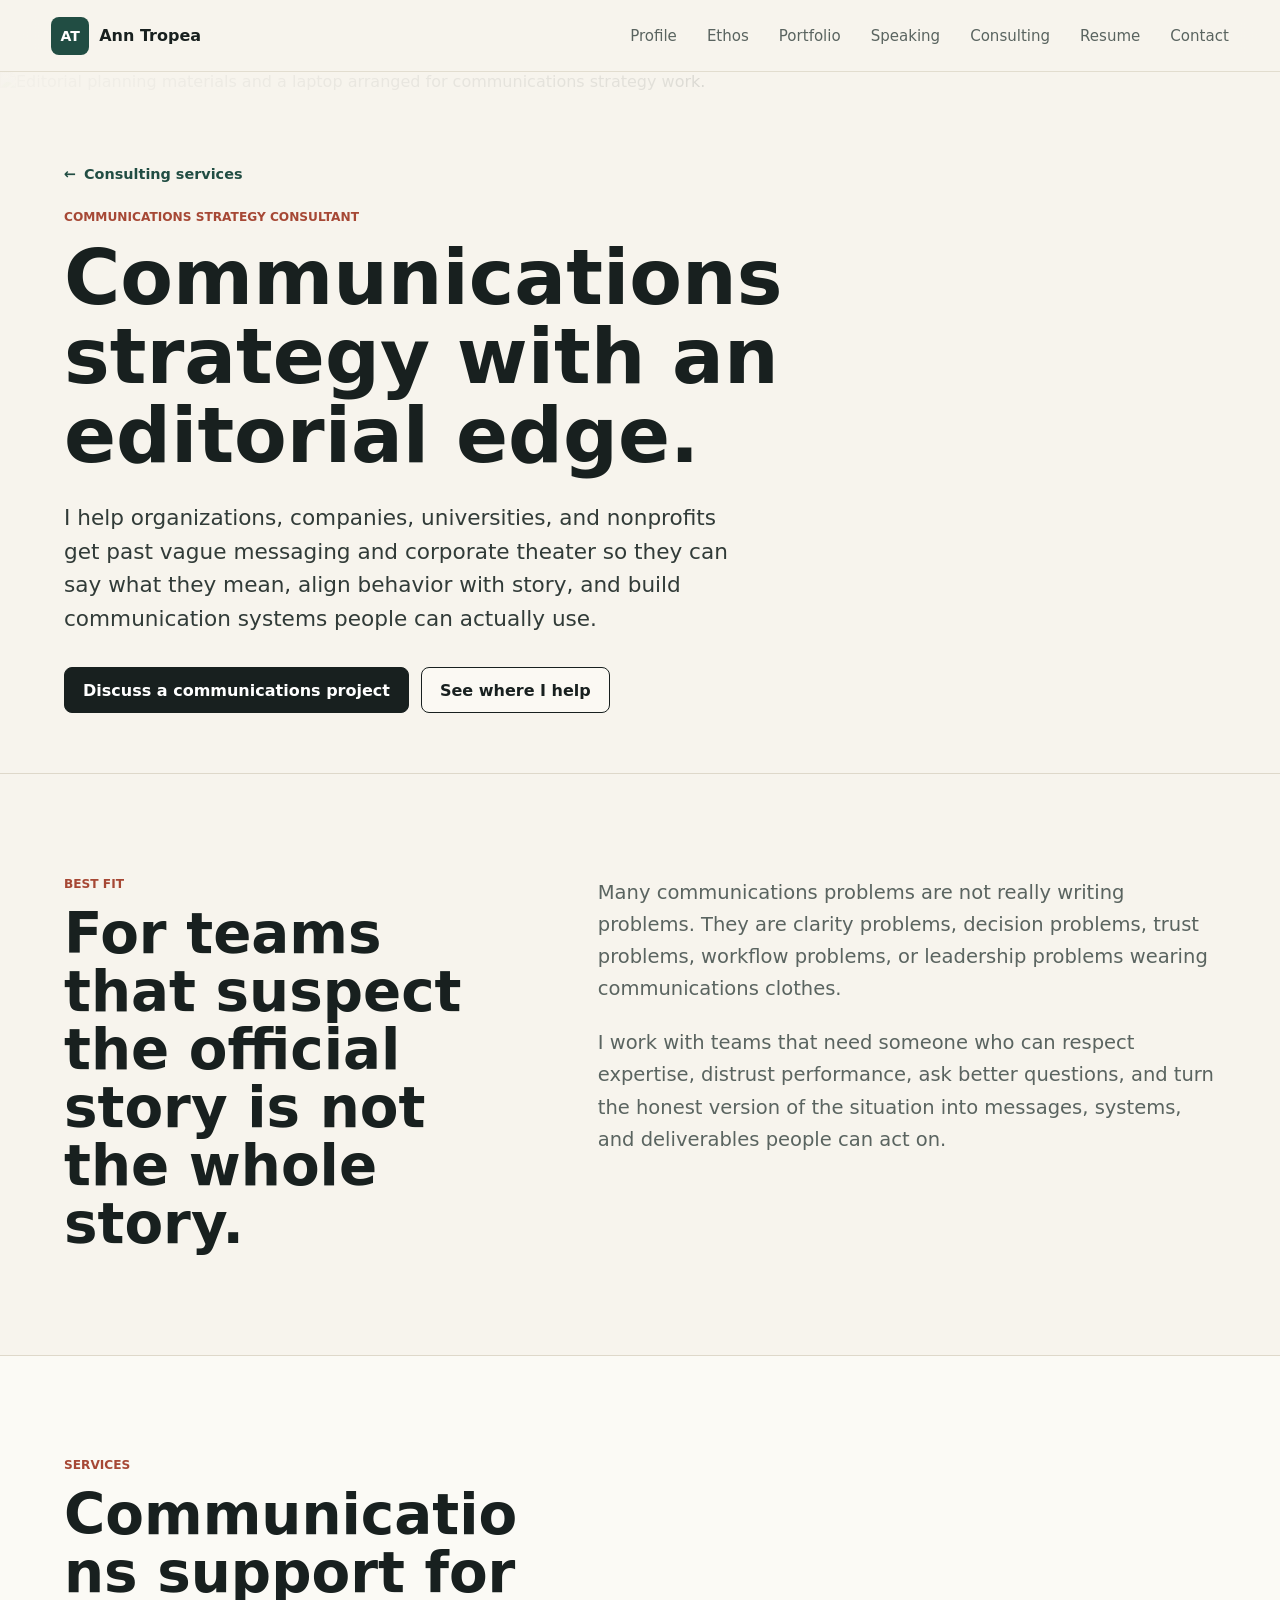
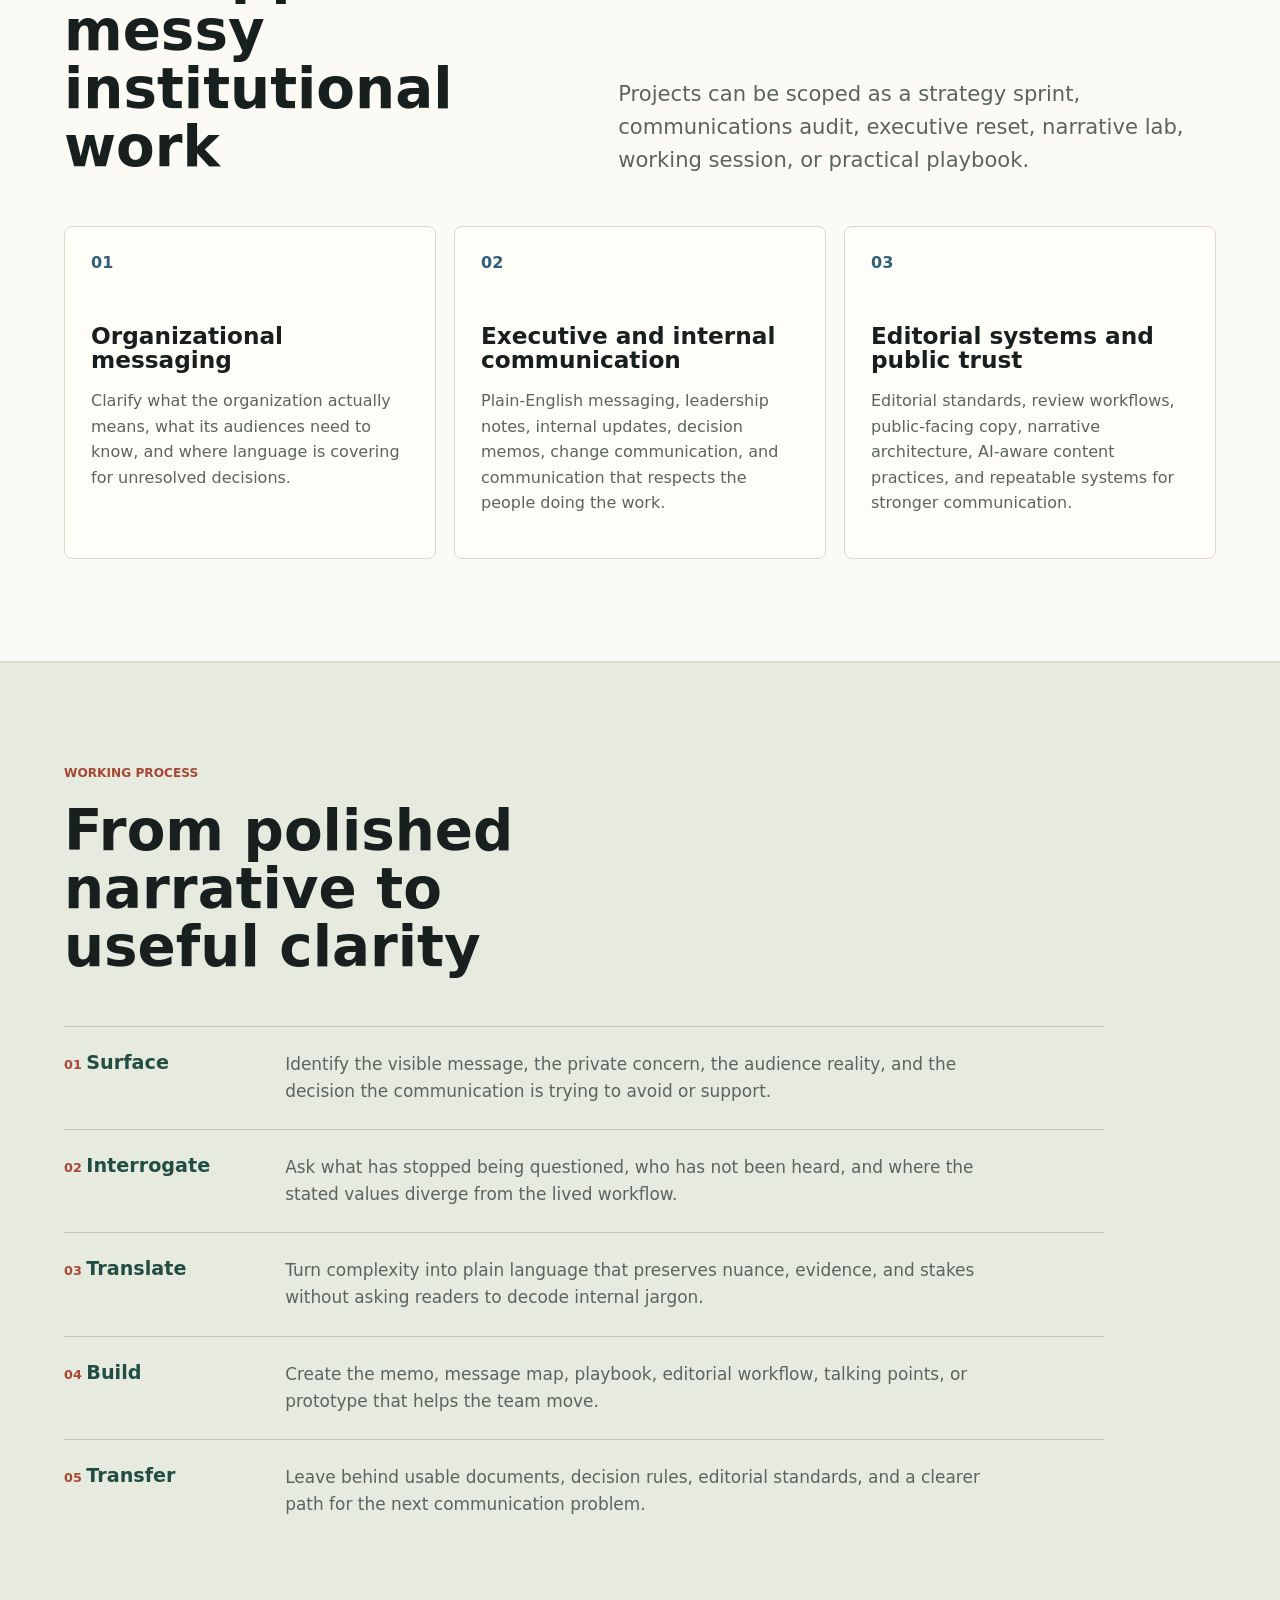
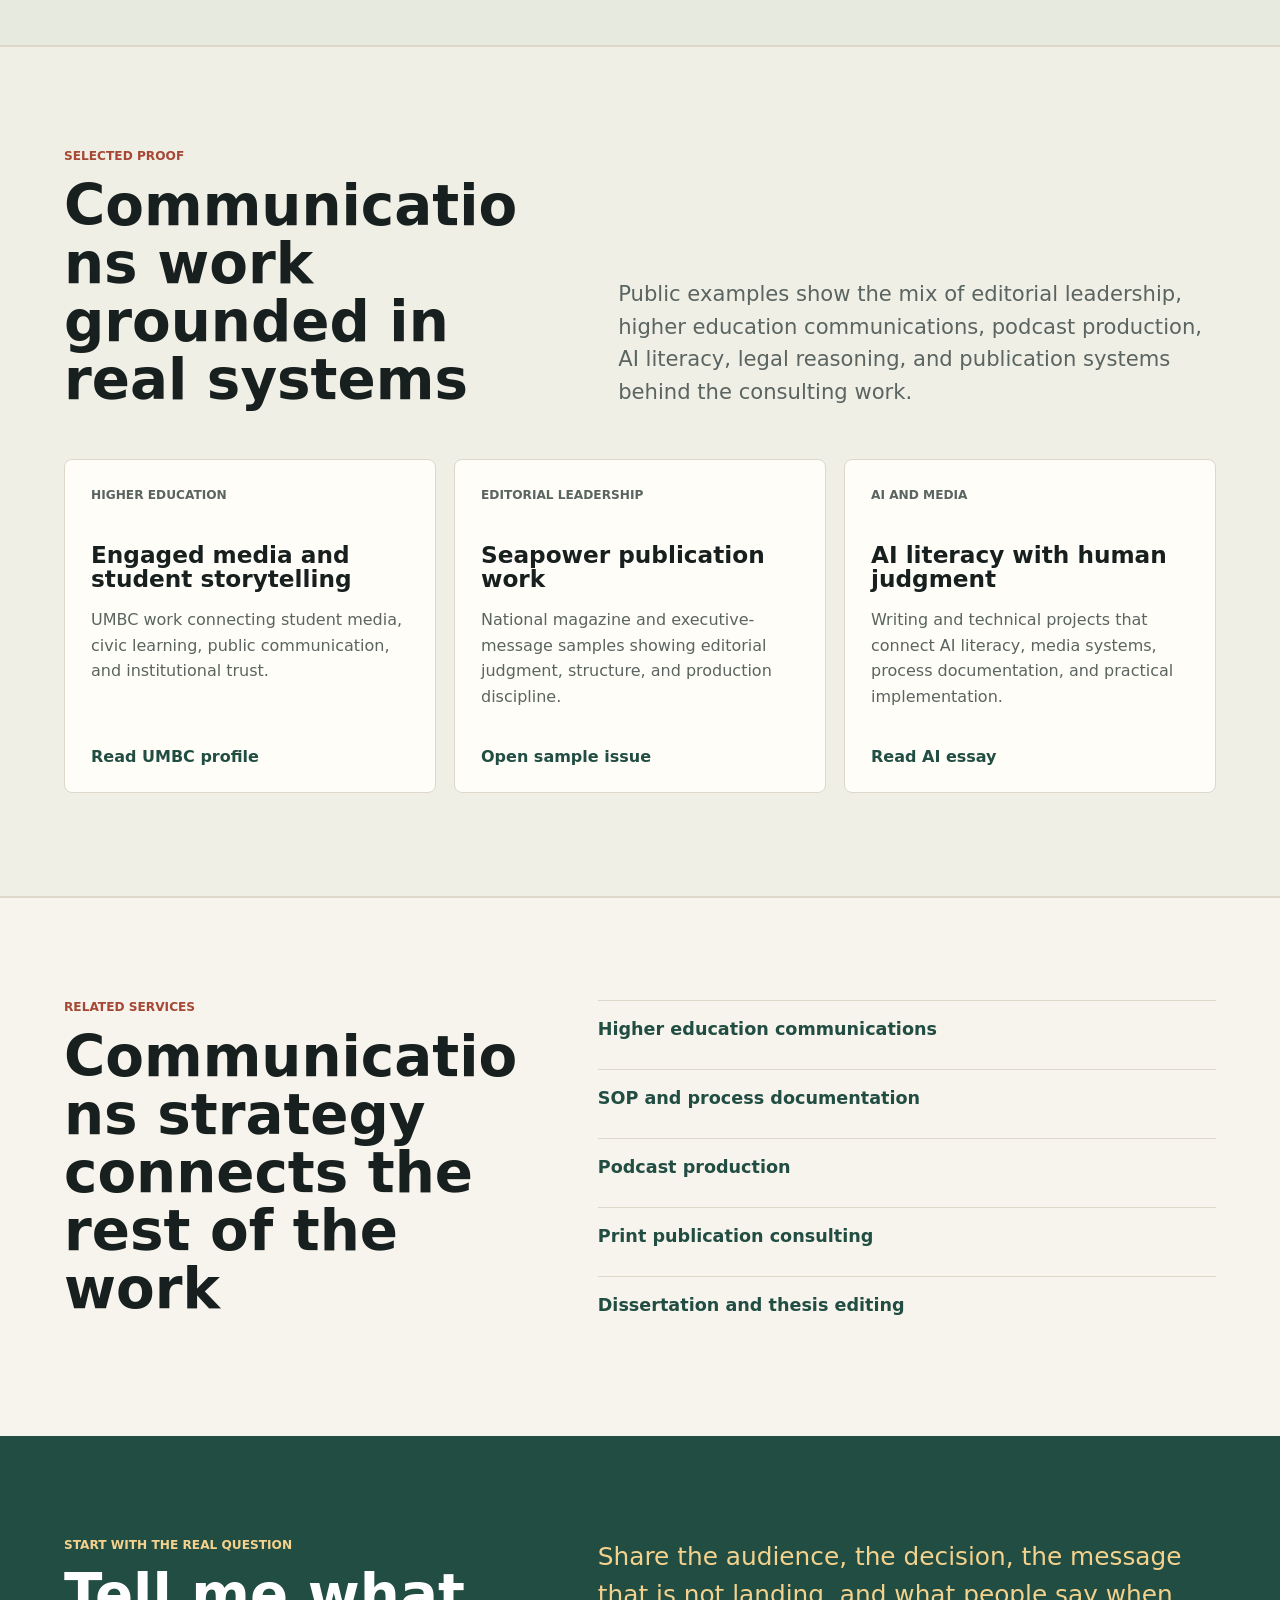
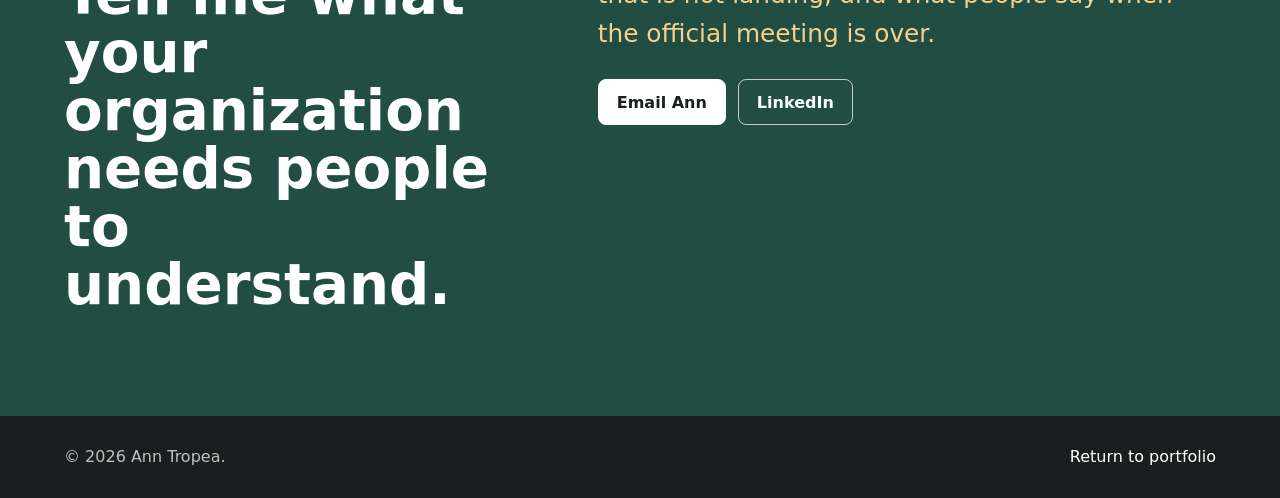
==== communications-strategy-consultant/index.html @ 4b7c4723 "Add communications strategy SEO page" ====
<!doctype html>
<html lang="en">
  <head>
    <meta charset="utf-8">
    <meta name="viewport" content="width=device-width, initial-scale=1">
    <script async src="https://www.googletagmanager.com/gtag/js?id=G-M5VMC4W6X3"></script>
    <script>
      window.dataLayer = window.dataLayer || [];
      function gtag(){dataLayer.push(arguments);}
      gtag('js', new Date());
      gtag('config', 'G-M5VMC4W6X3');
    </script>
    <title>Communications Strategy Consultant | Ann Tropea</title>
    <meta name="description" content="Communications strategy consultant for organizations, companies, universities, and nonprofits that need sharper messaging, editorial judgment, internal clarity, and useful communication systems.">
    <meta name="author" content="Ann Tropea">
    <meta name="robots" content="index, follow, max-image-preview:large, max-snippet:-1, max-video-preview:-1">
    <meta name="googlebot" content="index, follow, max-image-preview:large, max-snippet:-1, max-video-preview:-1">
    <link rel="canonical" href="https://anntropea-oss.github.io/communications-strategy-consultant/">
    <link rel="sitemap" type="application/xml" href="https://anntropea-oss.github.io/sitemap.xml">
    <meta property="og:type" content="website">
    <meta property="og:site_name" content="Ann Tropea">
    <meta property="og:locale" content="en_US">
    <meta property="og:url" content="https://anntropea-oss.github.io/communications-strategy-consultant/">
    <meta property="og:title" content="Communications Strategy Consultant | Ann Tropea">
    <meta property="og:description" content="Plainspoken communications strategy for teams that need clearer messaging, stronger editorial systems, and less corporate theater.">
    <meta property="og:image" content="https://anntropea-oss.github.io/assets/social-preview.png">
    <meta property="og:image:alt" content="Ann Tropea editorial and technical communication portfolio preview.">
    <meta name="twitter:card" content="summary_large_image">
    <meta name="twitter:title" content="Communications Strategy Consultant | Ann Tropea">
    <meta name="twitter:description" content="Communications strategy for organizations, companies, universities, and nonprofits that need clarity with an editorial edge.">
    <meta name="twitter:image" content="https://anntropea-oss.github.io/assets/social-preview.png">
    <link rel="icon" href="../favicon.svg" type="image/svg+xml">
    <link rel="stylesheet" href="../styles.css?v=20260731-1">
    <script type="application/ld+json">
      {
        "@context": "https://schema.org",
        "@graph": [
          {
            "@type": "WebPage",
            "@id": "https://anntropea-oss.github.io/communications-strategy-consultant/#page",
            "url": "https://anntropea-oss.github.io/communications-strategy-consultant/",
            "name": "Communications Strategy Consultant | Ann Tropea",
            "description": "Communications strategy consulting for organizations, companies, universities, nonprofits, and mission-driven teams that need sharper messaging and stronger editorial systems.",
            "inLanguage": "en-US",
            "isPartOf": {
              "@id": "https://anntropea-oss.github.io/#website"
            },
            "mainEntity": {
              "@id": "https://anntropea-oss.github.io/communications-strategy-consultant/#service"
            }
          },
          {
            "@type": "Service",
            "@id": "https://anntropea-oss.github.io/communications-strategy-consultant/#service",
            "name": "Communications strategy consulting",
            "serviceType": "Organizational communications strategy, executive messaging, internal communications, editorial strategy, and public-facing communications consulting",
            "url": "https://anntropea-oss.github.io/communications-strategy-consultant/",
            "description": "Plain-language messaging, editorial strategy, executive communication, internal communication, narrative development, communications audits, AI literacy support, and useful communication systems for organizations.",
            "provider": {
              "@id": "https://anntropea-oss.github.io/#person"
            },
            "audience": {
              "@type": "Audience",
              "audienceType": "Organizations, corporations, universities, nonprofits, public-interest teams, and mission-driven leaders"
            }
          }
        ]
      }
    </script>
  </head>
  <body>
    <header class="site-header" aria-label="Primary">
      <a class="brand" href="../" aria-label="Ann Tropea home">
        <span class="brand-mark">AT</span>
        <span>Ann Tropea</span>
      </a>
      <nav class="nav-links" aria-label="Site">
        <a href="../#profile">Profile</a>
        <a href="../#ethos">Ethos</a>
        <a href="../#portfolio">Portfolio</a>
        <a href="../#speaking">Speaking</a>
        <a href="../#consulting">Consulting</a>
        <a href="../#resume">Resume</a>
        <a href="../#contact">Contact</a>
      </nav>
    </header>

    <main id="top">
      <section class="service-hero" aria-labelledby="service-title">
        <img class="service-hero-image" src="../assets/professional-workbench-hero.png" alt="Editorial planning materials and a laptop arranged for communications strategy work.">
        <div class="service-hero-overlay"></div>
        <div class="service-hero-content">
          <a class="breadcrumb" href="../#consulting">Consulting services</a>
          <p class="kicker">Communications strategy consultant</p>
          <h1 id="service-title">Communications strategy with an editorial edge.</h1>
          <p class="hero-copy">I help organizations, companies, universities, and nonprofits get past vague messaging and corporate theater so they can say what they mean, align behavior with story, and build communication systems people can actually use.</p>
          <div class="hero-actions">
            <a class="button primary" href="mailto:anntropea@gmail.com?subject=Communications%20strategy%20consulting%20inquiry">Discuss a communications project</a>
            <a class="button secondary" href="#fit">See where I help</a>
          </div>
        </div>
      </section>

      <section class="section service-intro" id="fit" aria-labelledby="strategy-fit-title">
        <div>
          <p class="kicker">Best fit</p>
          <h2 id="strategy-fit-title">For teams that suspect the official story is not the whole story.</h2>
        </div>
        <div class="service-copy">
          <p>Many communications problems are not really writing problems. They are clarity problems, decision problems, trust problems, workflow problems, or leadership problems wearing communications clothes.</p>
          <p>I work with teams that need someone who can respect expertise, distrust performance, ask better questions, and turn the honest version of the situation into messages, systems, and deliverables people can act on.</p>
        </div>
      </section>

      <section class="section service-details" aria-labelledby="strategy-services-title">
        <div class="section-heading split-heading">
          <div>
            <p class="kicker">Services</p>
            <h2 id="strategy-services-title">Communications support for messy institutional work</h2>
          </div>
          <p>Projects can be scoped as a strategy sprint, communications audit, executive reset, narrative lab, working session, or practical playbook.</p>
        </div>
        <div class="detail-grid">
          <article>
            <span class="card-index">01</span>
            <h3>Organizational messaging</h3>
            <p>Clarify what the organization actually means, what its audiences need to know, and where language is covering for unresolved decisions.</p>
          </article>
          <article>
            <span class="card-index">02</span>
            <h3>Executive and internal communication</h3>
            <p>Plain-English messaging, leadership notes, internal updates, decision memos, change communication, and communication that respects the people doing the work.</p>
          </article>
          <article>
            <span class="card-index">03</span>
            <h3>Editorial systems and public trust</h3>
            <p>Editorial standards, review workflows, public-facing copy, narrative architecture, AI-aware content practices, and repeatable systems for stronger communication.</p>
          </article>
        </div>
      </section>

      <section class="section process-band" aria-labelledby="strategy-process-title">
        <div class="section-heading">
          <p class="kicker">Working process</p>
          <h2 id="strategy-process-title">From polished narrative to useful clarity</h2>
        </div>
        <ol class="process-list">
          <li><span>Surface</span><p>Identify the visible message, the private concern, the audience reality, and the decision the communication is trying to avoid or support.</p></li>
          <li><span>Interrogate</span><p>Ask what has stopped being questioned, who has not been heard, and where the stated values diverge from the lived workflow.</p></li>
          <li><span>Translate</span><p>Turn complexity into plain language that preserves nuance, evidence, and stakes without asking readers to decode internal jargon.</p></li>
          <li><span>Build</span><p>Create the memo, message map, playbook, editorial workflow, talking points, or prototype that helps the team move.</p></li>
          <li><span>Transfer</span><p>Leave behind usable documents, decision rules, editorial standards, and a clearer path for the next communication problem.</p></li>
        </ol>
      </section>

      <section class="section portfolio service-proof" aria-labelledby="strategy-proof-title">
        <div class="section-heading split-heading">
          <div>
            <p class="kicker">Selected proof</p>
            <h2 id="strategy-proof-title">Communications work grounded in real systems</h2>
          </div>
          <p>Public examples show the mix of editorial leadership, higher education communications, podcast production, AI literacy, legal reasoning, and publication systems behind the consulting work.</p>
        </div>
        <div class="proof-grid">
          <article class="proof-item">
            <p class="portfolio-type">Higher education</p>
            <h3>Engaged media and student storytelling</h3>
            <p>UMBC work connecting student media, civic learning, public communication, and institutional trust.</p>
            <a href="https://my3.my.umbc.edu/groups/umbc-news-magazine/posts/153126" target="_blank" rel="noreferrer">Read UMBC profile</a>
          </article>
          <article class="proof-item">
            <p class="portfolio-type">Editorial leadership</p>
            <h3>Seapower publication work</h3>
            <p>National magazine and executive-message samples showing editorial judgment, structure, and production discipline.</p>
            <a href="../assets/writing-samples/sea-sept23-digital-reduced.pdf" target="_blank" rel="noreferrer">Open sample issue</a>
          </article>
          <article class="proof-item">
            <p class="portfolio-type">AI and media</p>
            <h3>AI literacy with human judgment</h3>
            <p>Writing and technical projects that connect AI literacy, media systems, process documentation, and practical implementation.</p>
            <a href="https://computationalhistory.substack.com/p/im-a-doula-but-also-an-ai-doula" target="_blank" rel="noreferrer">Read AI essay</a>
          </article>
        </div>
      </section>

      <section class="section related-services" aria-labelledby="strategy-related-title">
        <div>
          <p class="kicker">Related services</p>
          <h2 id="strategy-related-title">Communications strategy connects the rest of the work</h2>
        </div>
        <div class="related-links">
          <a href="../higher-education-communications/">Higher education communications</a>
          <a href="../sop-process-documentation/">SOP and process documentation</a>
          <a href="../podcast-production/">Podcast production</a>
          <a href="../print-publication-consulting/">Print publication consulting</a>
          <a href="../dissertation-thesis-editing/">Dissertation and thesis editing</a>
        </div>
      </section>

      <section class="section contact" aria-labelledby="strategy-contact-title">
        <div>
          <p class="kicker">Start with the real question</p>
          <h2 id="strategy-contact-title">Tell me what your organization needs people to understand.</h2>
        </div>
        <div class="contact-panel">
          <p>Share the audience, the decision, the message that is not landing, and what people say when the official meeting is over.</p>
          <div class="resume-actions">
            <a class="button primary" href="mailto:anntropea@gmail.com?subject=Communications%20strategy%20consulting%20inquiry">Email Ann</a>
            <a class="button secondary" href="https://www.linkedin.com/in/ann-tropea" target="_blank" rel="noreferrer">LinkedIn</a>
          </div>
        </div>
      </section>
    </main>

    <footer class="site-footer">
      <p>&copy; 2026 Ann Tropea.</p>
      <a href="../">Return to portfolio</a>
    </footer>
  </body>
</html>
---- styles.css ----
:root {
  color-scheme: light;
  --ink: #18201f;
  --muted: #5a6460;
  --paper: #f7f4ed;
  --panel: #fffdf8;
  --line: #ded8ca;
  --forest: #214d43;
  --blue: #315f7a;
  --brick: #a64835;
  --gold: #c89237;
  --shadow: 0 18px 45px rgba(28, 37, 35, 0.14);
  font-family: Inter, ui-sans-serif, system-ui, -apple-system, BlinkMacSystemFont, "Segoe UI", sans-serif;
}

* {
  box-sizing: border-box;
}

html {
  scroll-behavior: smooth;
}

body {
  margin: 0;
  color: var(--ink);
  background: var(--paper);
}

a {
  color: inherit;
}

.site-header {
  position: sticky;
  top: 0;
  z-index: 10;
  display: flex;
  align-items: center;
  justify-content: space-between;
  gap: 24px;
  min-height: 72px;
  padding: 14px clamp(20px, 4vw, 56px);
  background: rgba(247, 244, 237, 0.91);
  border-bottom: 1px solid rgba(222, 216, 202, 0.84);
  backdrop-filter: blur(16px);
}

.brand,
.nav-links,
.hero-actions {
  display: flex;
  align-items: center;
}

.brand {
  gap: 10px;
  font-weight: 800;
  text-decoration: none;
}

.brand-mark {
  display: grid;
  place-items: center;
  width: 38px;
  height: 38px;
  color: #fff;
  background: var(--forest);
  border-radius: 8px;
  font-size: 0.88rem;
}

.nav-links {
  flex-wrap: wrap;
  gap: clamp(12px, 3vw, 30px);
  font-size: 0.94rem;
}

.nav-links a {
  color: var(--muted);
  text-decoration: none;
}

.nav-links a:hover {
  color: var(--ink);
}

.hero {
  position: relative;
  min-height: min(690px, calc(100vh - 72px));
  overflow: hidden;
  display: grid;
  align-items: end;
  padding: clamp(70px, 10vw, 120px) clamp(20px, 5vw, 72px) clamp(34px, 6vw, 62px);
  border-bottom: 1px solid var(--line);
}

.hero-image,
.hero-overlay {
  position: absolute;
  inset: 0;
}

.hero-image {
  width: 100%;
  height: 100%;
  object-fit: cover;
}

.hero-overlay {
  background:
    linear-gradient(90deg, rgba(247, 244, 237, 0.96) 0%, rgba(247, 244, 237, 0.82) 38%, rgba(247, 244, 237, 0.28) 100%),
    linear-gradient(0deg, rgba(24, 32, 31, 0.22), rgba(24, 32, 31, 0.04));
}

.hero-content {
  position: relative;
  width: 100%;
  max-width: 760px;
}

.service-hero {
  position: relative;
  min-height: 610px;
  overflow: hidden;
  display: grid;
  align-items: end;
  padding: 92px clamp(20px, 5vw, 72px) 60px;
  border-bottom: 1px solid var(--line);
}

.service-hero-image,
.service-hero-overlay {
  position: absolute;
  inset: 0;
}

.service-hero-image {
  width: 100%;
  height: 100%;
  object-fit: cover;
}

.service-hero-overlay {
  background: linear-gradient(90deg, rgba(247, 244, 237, 0.98) 0%, rgba(247, 244, 237, 0.9) 52%, rgba(247, 244, 237, 0.35) 100%);
}

.service-hero-content {
  position: relative;
  width: 100%;
  max-width: 880px;
}

.service-hero h1 {
  max-width: 14ch;
  font-size: 4.8rem;
  overflow-wrap: normal;
  word-break: normal;
}

.breadcrumb {
  display: inline-flex;
  margin-bottom: 28px;
  color: var(--forest);
  font-size: 0.9rem;
  font-weight: 800;
  text-decoration: none;
}

.breadcrumb::before {
  content: "\2190";
  margin-right: 8px;
}

.breadcrumb:hover {
  text-decoration: underline;
}

.kicker {
  margin: 0 0 14px;
  color: var(--brick);
  font-size: 0.76rem;
  font-weight: 800;
  letter-spacing: 0;
  text-transform: uppercase;
}

h1,
h2,
h3,
p {
  overflow-wrap: anywhere;
}

h1,
h2,
h3 {
  margin: 0;
  line-height: 1.03;
}

h1 {
  max-width: 13ch;
  font-size: clamp(3rem, 7vw, 5.7rem);
}

h2 {
  max-width: 13ch;
  font-size: clamp(2rem, 4.4vw, 4.6rem);
}

h3 {
  font-size: clamp(1.18rem, 2vw, 1.45rem);
}

.hero-copy {
  max-width: 690px;
  margin: 26px 0 0;
  color: #313b38;
  font-size: clamp(1.05rem, 2vw, 1.35rem);
  line-height: 1.55;
}

.hero-actions {
  flex-wrap: wrap;
  gap: 12px;
  margin-top: 32px;
}

.button {
  display: inline-flex;
  align-items: center;
  justify-content: center;
  min-height: 46px;
  padding: 12px 18px;
  border: 1px solid var(--ink);
  border-radius: 8px;
  font-weight: 800;
  text-decoration: none;
}

.button.primary {
  color: #fff;
  background: var(--ink);
}

.button.secondary {
  background: rgba(255, 253, 248, 0.58);
}

.section {
  padding: clamp(58px, 8vw, 112px) clamp(20px, 5vw, 72px);
}

.intro,
.contact {
  display: grid;
  grid-template-columns: minmax(220px, 0.85fr) minmax(280px, 1.15fr);
  gap: clamp(26px, 6vw, 82px);
  align-items: start;
}

.profile-copy p,
.contact-panel p {
  margin: 0;
  color: var(--muted);
  font-size: clamp(1.1rem, 2.2vw, 1.55rem);
  line-height: 1.55;
}

.profile-copy {
  display: grid;
  grid-template-columns: minmax(150px, 0.48fr) minmax(240px, 1fr);
  gap: clamp(20px, 4vw, 38px);
  align-items: start;
}

.profile-copy img {
  width: 100%;
  max-width: 260px;
  aspect-ratio: 4 / 5;
  object-fit: cover;
  object-position: 50% 22%;
  border-radius: 8px;
  border: 1px solid var(--line);
  box-shadow: var(--shadow);
}

.section-heading {
  display: grid;
  gap: 8px;
  margin-bottom: clamp(28px, 5vw, 50px);
}

.split-heading {
  grid-template-columns: minmax(260px, 0.82fr) minmax(280px, 1fr);
  gap: clamp(24px, 5vw, 72px);
  align-items: end;
}

.split-heading > p,
.split-heading > div > p + h2 + p {
  margin: 0;
  color: var(--muted);
  font-size: clamp(1.03rem, 1.9vw, 1.32rem);
  line-height: 1.55;
}

.work-grid {
  display: grid;
  grid-template-columns: repeat(4, minmax(0, 1fr));
  gap: 1px;
  background: var(--line);
  border: 1px solid var(--line);
}

.work-card {
  min-height: 310px;
  padding: 24px;
  background: var(--panel);
}

.card-index {
  display: inline-block;
  margin-bottom: 58px;
  color: var(--blue);
  font-weight: 900;
}

.work-card p,
.process-list p,
.lesson-columns p,
.portfolio-card p,
.speaking-card p,
.service-card p,
.site-footer {
  color: var(--muted);
  line-height: 1.6;
}

.portfolio {
  background: #f0efe6;
  border-block: 1px solid var(--line);
}

.portfolio-grid,
.service-grid,
.qualification-grid,
.repo-grid,
.speaking-grid {
  display: grid;
  gap: 18px;
}

.portfolio-grid {
  grid-template-columns: repeat(3, minmax(0, 1fr));
}

.portfolio-card,
.speaking-card,
.service-card,
.qualification-grid article,
.repo-card {
  background: var(--panel);
  border: 1px solid var(--line);
  border-radius: 8px;
  padding: 24px;
}

.portfolio-card {
  display: grid;
  align-content: space-between;
  min-height: 350px;
}

.portfolio-card > a,
.speaking-card > a {
  margin-top: 24px;
  color: var(--forest);
  font-weight: 900;
  text-decoration: none;
}

.portfolio-card a:hover,
.speaking-card a:hover,
.repo-card a:hover,
.text-link:hover {
  text-decoration: underline;
}

.portfolio-type {
  margin: 0 0 38px;
  color: var(--brick);
  font-size: 0.76rem;
  font-weight: 900;
  text-transform: uppercase;
}

.sample-links {
  display: grid;
  gap: 10px;
  margin-top: 24px;
}

.sample-links a {
  color: var(--forest);
  font-weight: 900;
  line-height: 1.25;
  text-decoration: none;
}

.consulting {
  background: #fbfaf5;
}

.speaking {
  background: #edf2ef;
  border-top: 1px solid var(--line);
}

.speaking-grid {
  grid-template-columns: repeat(4, minmax(0, 1fr));
}

.speaking-card {
  display: flex;
  flex-direction: column;
  min-height: 300px;
}

.speaking-card > a {
  margin-top: auto;
}

.ethos {
  background: var(--ink);
  color: #fff;
  border-block: 1px solid var(--ink);
}

.ethos .kicker {
  color: #f4d28d;
}

.ethos .split-heading > p {
  color: rgba(255, 255, 255, 0.76);
}

.ethos h2 {
  max-width: 12ch;
}

.ethos-grid {
  display: grid;
  grid-template-columns: repeat(4, minmax(0, 1fr));
  gap: 1px;
  background: rgba(255, 255, 255, 0.2);
  border: 1px solid rgba(255, 255, 255, 0.2);
}

.ethos-card {
  min-height: 330px;
  padding: 24px;
  background: #202927;
}

.ethos-card h3 {
  max-width: 18ch;
  color: #fff;
}

.ethos-card p {
  margin: 28px 0 0;
  color: rgba(255, 255, 255, 0.74);
  line-height: 1.6;
}

.service-grid {
  grid-template-columns: repeat(3, minmax(0, 1fr));
}

.service-card {
  display: flex;
  flex-direction: column;
  min-height: 250px;
  box-shadow: var(--shadow);
}

.service-card > a {
  margin-top: auto;
  padding-top: 22px;
  color: var(--forest);
  font-weight: 900;
  text-decoration: none;
}

.service-card > a:hover {
  text-decoration: underline;
}

.service-intro,
.related-services {
  display: grid;
  grid-template-columns: minmax(260px, 0.85fr) minmax(300px, 1.15fr);
  gap: clamp(28px, 6vw, 82px);
  align-items: start;
}

.service-copy {
  display: grid;
  gap: 22px;
}

.service-copy p {
  margin: 0;
  color: var(--muted);
  font-size: 1.22rem;
  line-height: 1.65;
}

.service-details {
  background: #fbfaf5;
  border-block: 1px solid var(--line);
}

.detail-grid,
.proof-grid {
  display: grid;
  grid-template-columns: repeat(3, minmax(0, 1fr));
  gap: 18px;
}

.detail-grid article,
.proof-item,
.proof-feature {
  background: var(--panel);
  border: 1px solid var(--line);
  border-radius: 8px;
  padding: 26px;
}

.detail-grid article {
  min-height: 300px;
}

.detail-grid .card-index {
  margin-bottom: 52px;
}

.detail-grid p,
.proof-item p,
.proof-feature p {
  color: var(--muted);
  line-height: 1.6;
}

.proof-item {
  display: flex;
  flex-direction: column;
  min-height: 320px;
}

.proof-item > a {
  margin-top: auto;
  padding-top: 22px;
  color: var(--forest);
  font-weight: 900;
  text-decoration: none;
}

.proof-item > a:hover {
  text-decoration: underline;
}

.proof-feature {
  display: grid;
  grid-template-columns: minmax(300px, 1.2fr) minmax(240px, 0.8fr);
  gap: clamp(26px, 5vw, 68px);
  align-items: center;
}

.proof-feature h3 {
  max-width: 24ch;
  font-size: 2rem;
}

.proof-actions,
.related-links {
  display: grid;
  gap: 12px;
}

.related-services {
  background: #f7f4ed;
  border-top: 1px solid var(--line);
}

.related-links a {
  padding: 18px 0;
  color: var(--forest);
  border-top: 1px solid var(--line);
  font-size: 1.1rem;
  font-weight: 900;
  text-decoration: none;
}

.related-links a:hover {
  text-decoration: underline;
}

.resume {
  background: #edf2ef;
  border-top: 1px solid var(--line);
}

.github {
  background: #f7f4ed;
  border-top: 1px solid var(--line);
}

.repo-grid {
  grid-template-columns: repeat(3, minmax(0, 1fr));
}

.repo-card {
  display: grid;
  align-content: space-between;
  min-height: 300px;
}

.repo-card h3 {
  overflow-wrap: normal;
  word-break: normal;
  font-size: clamp(1.08rem, 1.6vw, 1.32rem);
}

.repo-card a,
.text-link {
  color: var(--forest);
  font-weight: 900;
  text-decoration: none;
}

.repo-card > a,
.repo-links {
  margin-top: 22px;
}

.repo-links {
  display: grid;
  gap: 10px;
}

.text-link {
  display: inline-flex;
  margin-top: 28px;
}

.resume-actions {
  display: flex;
  flex-wrap: wrap;
  gap: 12px;
  justify-content: flex-start;
}

.qualification-grid {
  grid-template-columns: repeat(4, minmax(0, 1fr));
}

.qualification-grid h3 {
  margin-bottom: 18px;
}

.qualification-grid ul {
  margin: 0;
  padding-left: 20px;
  color: var(--muted);
  line-height: 1.58;
}

.qualification-grid li + li {
  margin-top: 10px;
}

.process-band {
  background: #e7ebdf;
  border-block: 1px solid var(--line);
}

.process-list {
  display: grid;
  gap: 0;
  max-width: 1040px;
  margin: 0;
  padding: 0;
  list-style: none;
  counter-reset: process;
}

.process-list li {
  counter-increment: process;
  display: grid;
  grid-template-columns: 170px minmax(0, 1fr);
  gap: clamp(18px, 4vw, 52px);
  padding: 24px 0;
  border-top: 1px solid rgba(24, 32, 31, 0.18);
}

.process-list span {
  color: var(--forest);
  font-size: 1.2rem;
  font-weight: 900;
}

.process-list span::before {
  content: counter(process, decimal-leading-zero) " ";
  color: var(--brick);
  font-size: 0.8rem;
}

.process-list p {
  max-width: 720px;
  margin: 0;
  font-size: 1.06rem;
}

.lesson-columns {
  display: grid;
  grid-template-columns: repeat(3, minmax(0, 1fr));
  gap: clamp(22px, 4vw, 48px);
}

.lesson-columns div {
  border-top: 6px solid var(--gold);
  padding-top: 22px;
}

.contact {
  background: var(--forest);
  color: #fff;
}

.contact .kicker,
.contact-panel p {
  color: #f4d28d;
}

.contact-panel {
  display: grid;
  gap: 26px;
  justify-items: start;
}

.contact .button.primary {
  color: var(--ink);
  background: #fff;
  border-color: #fff;
}

.contact .button.secondary {
  color: #fff;
  background: transparent;
  border-color: rgba(255, 255, 255, 0.72);
}

.site-footer {
  display: flex;
  justify-content: space-between;
  gap: 20px;
  padding: 28px clamp(20px, 5vw, 72px);
  background: var(--ink);
  color: rgba(255, 255, 255, 0.72);
}

.site-footer p {
  margin: 0;
}

.site-footer a {
  color: #fff;
  text-decoration: none;
}

@media (max-width: 980px) {
  .work-grid,
  .lesson-columns,
  .portfolio-grid,
  .qualification-grid,
  .repo-grid,
  .ethos-grid,
  .speaking-grid {
    grid-template-columns: repeat(2, minmax(0, 1fr));
  }

  .service-grid {
    grid-template-columns: 1fr;
  }

  .service-hero h1 {
    font-size: 4rem;
  }

  .detail-grid,
  .proof-grid {
    grid-template-columns: repeat(2, minmax(0, 1fr));
  }
}

@media (max-width: 720px) {
  .site-header {
    position: static;
    align-items: flex-start;
    flex-direction: column;
  }

  .nav-links {
    width: 100%;
    flex-wrap: wrap;
    justify-content: flex-start;
    gap: 12px 24px;
  }

  .hero {
    min-height: 650px;
    align-items: start;
    padding-top: 88px;
  }

  .hero-content {
    max-width: min(350px, calc(100vw - 40px));
  }

  .hero-overlay {
    background: linear-gradient(180deg, rgba(247, 244, 237, 0.98) 0%, rgba(247, 244, 237, 0.9) 54%, rgba(247, 244, 237, 0.2) 100%);
  }

  h1 {
    max-width: 8.2ch;
    font-size: clamp(2.28rem, 11vw, 2.85rem);
    line-height: 1.06;
  }

  .hero-copy {
    max-width: 100%;
  }

  .service-hero {
    min-height: 660px;
    align-items: start;
    padding-top: 74px;
  }

  .service-hero-overlay {
    background: linear-gradient(180deg, rgba(247, 244, 237, 0.99) 0%, rgba(247, 244, 237, 0.93) 68%, rgba(247, 244, 237, 0.35) 100%);
  }

  .service-hero h1 {
    max-width: 100%;
    font-size: 2.45rem;
  }

  .intro,
  .contact,
  .process-list li,
  .split-heading,
  .service-intro,
  .related-services,
  .proof-feature {
    grid-template-columns: 1fr;
  }

  .profile-copy {
    grid-template-columns: 1fr;
  }

  .work-grid,
  .lesson-columns,
  .portfolio-grid,
  .qualification-grid,
  .repo-grid,
  .ethos-grid,
  .speaking-grid {
    grid-template-columns: 1fr;
  }

  .detail-grid,
  .proof-grid {
    grid-template-columns: 1fr;
  }

  .work-card {
    min-height: 240px;
  }

  .card-index {
    margin-bottom: 34px;
  }

  .site-footer {
    flex-direction: column;
  }
}
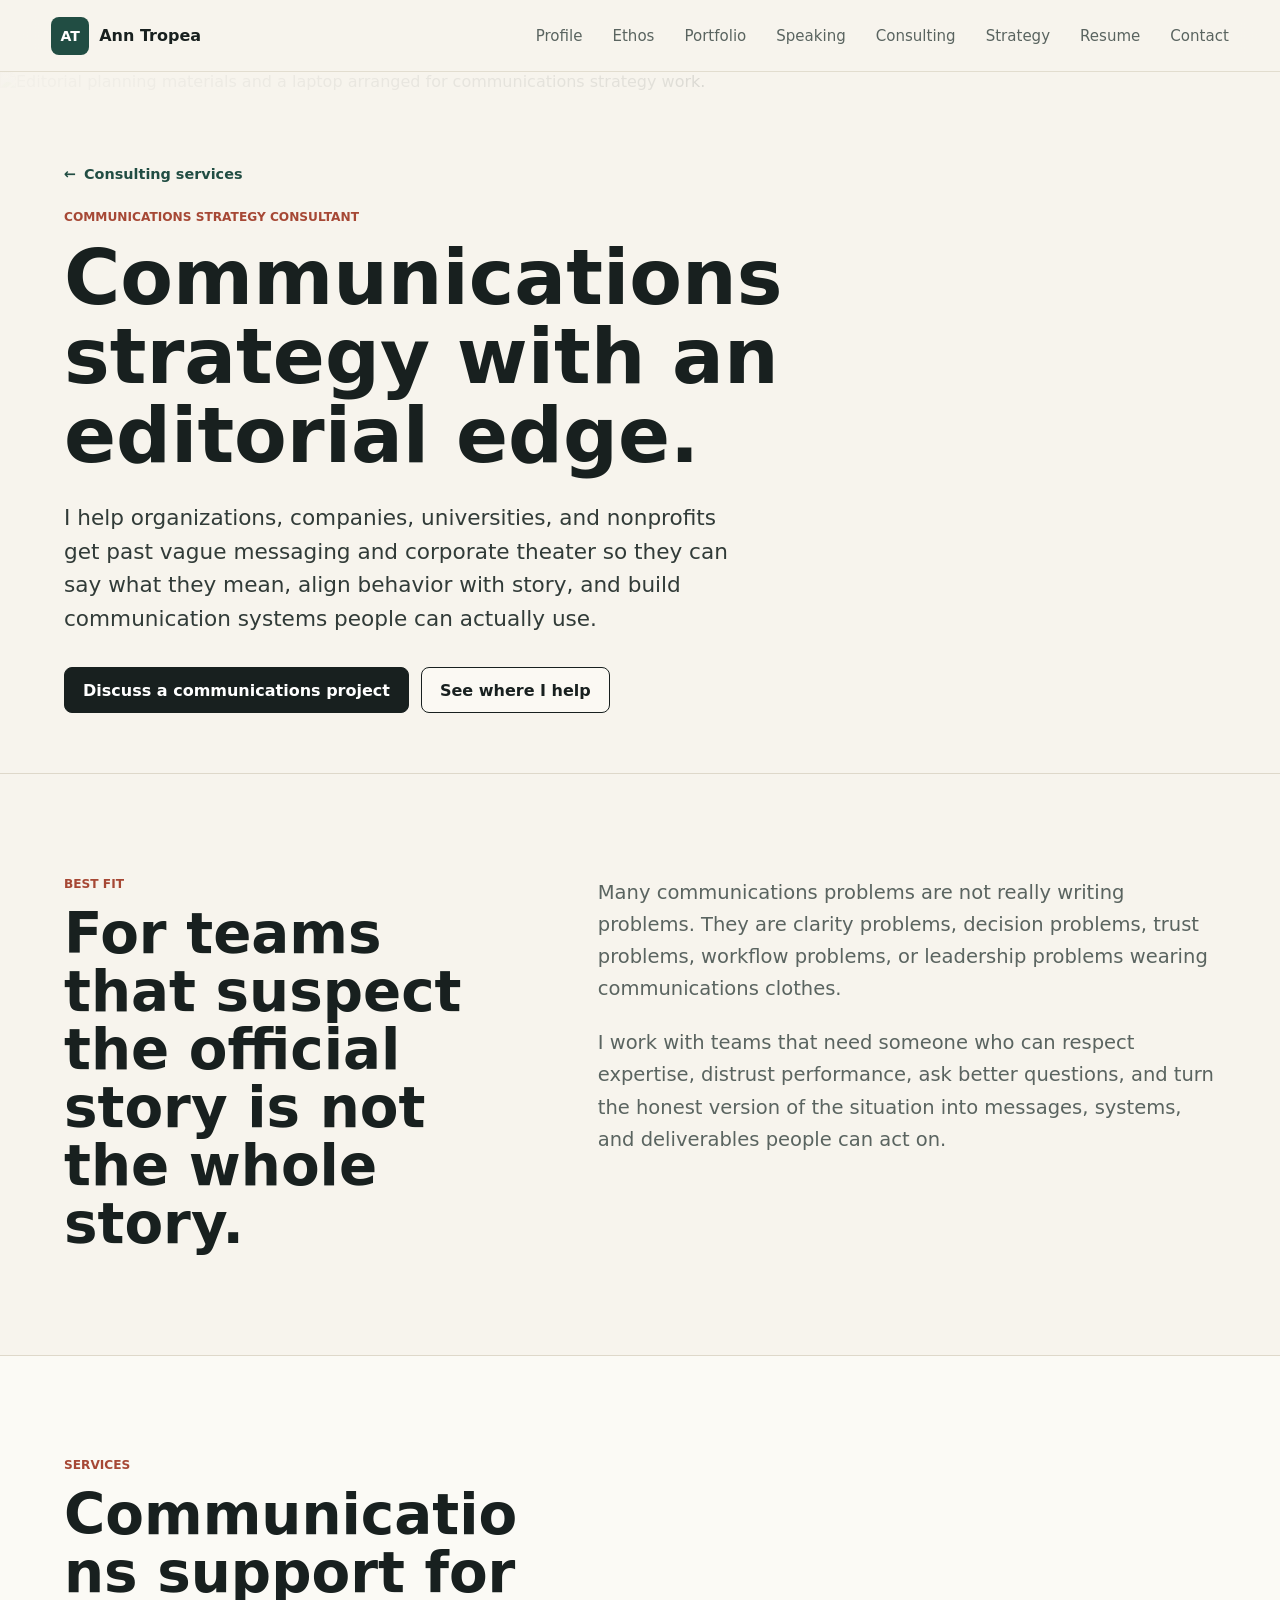
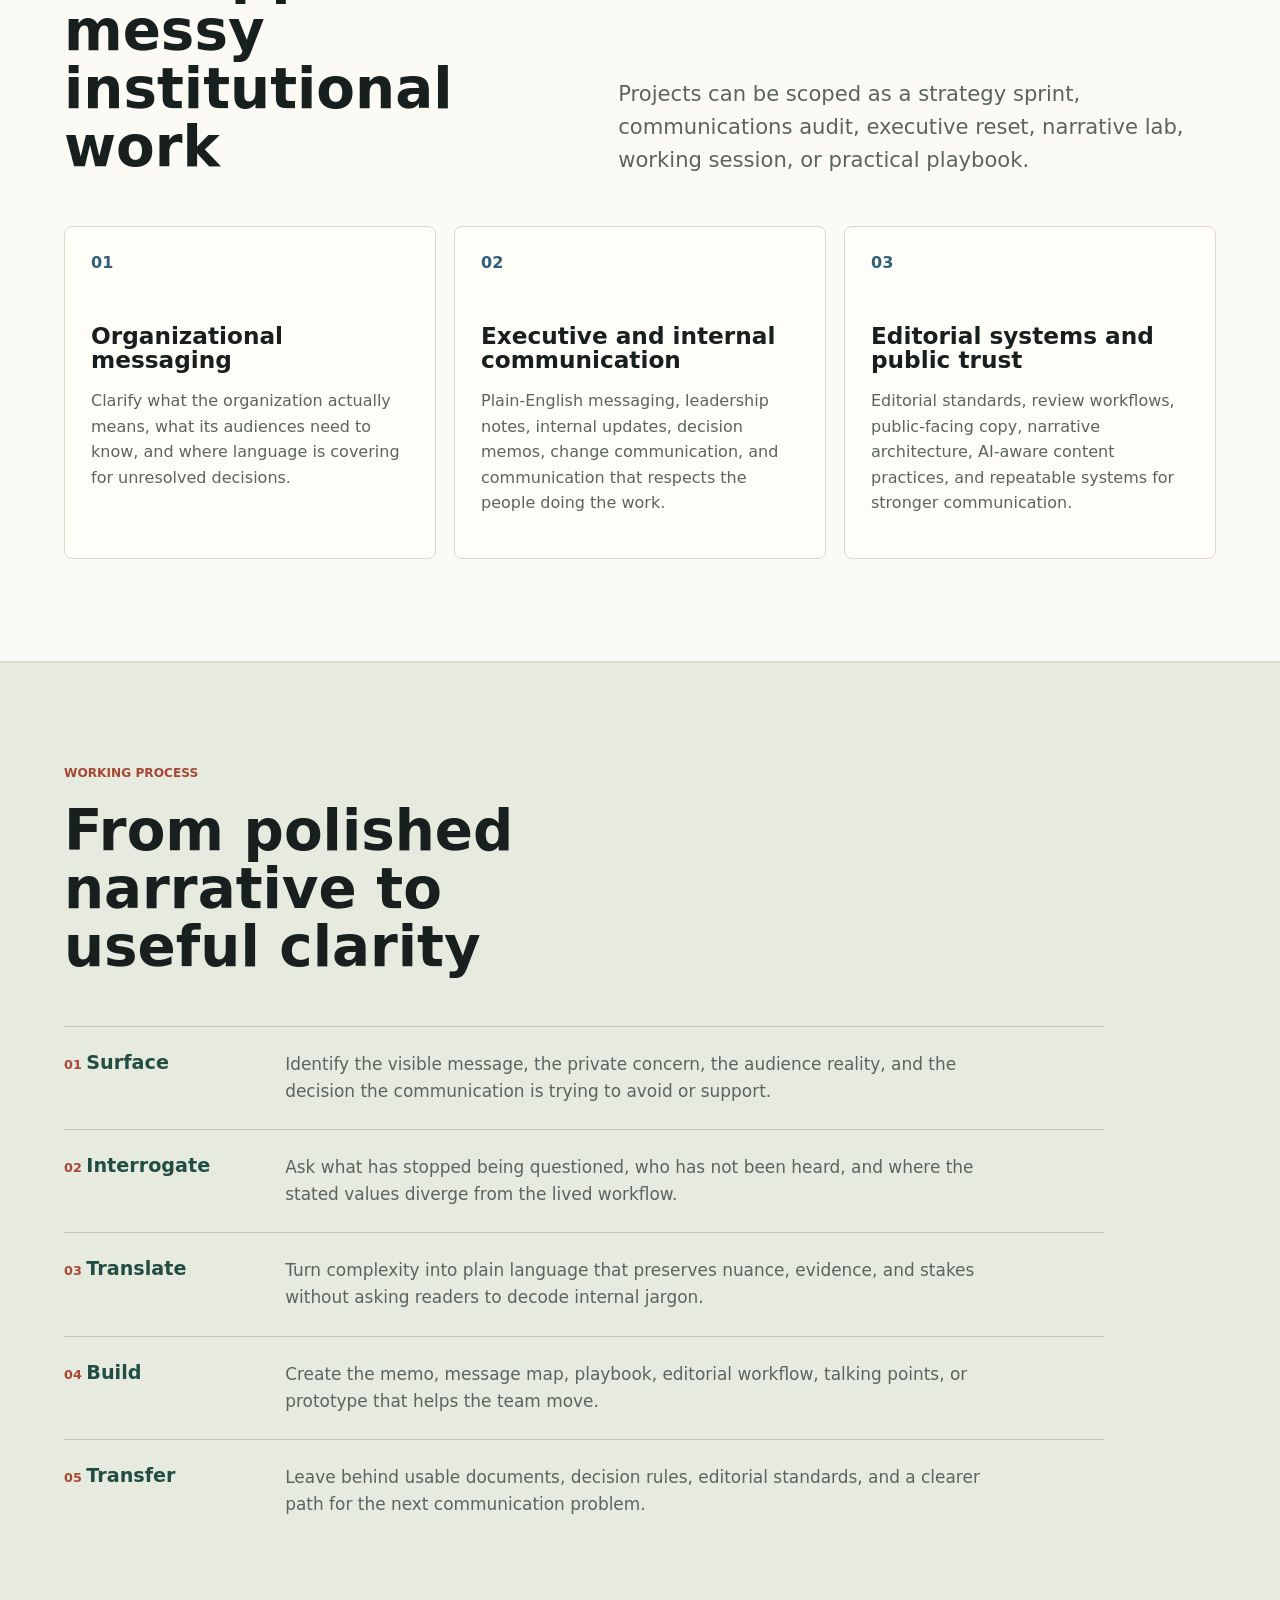
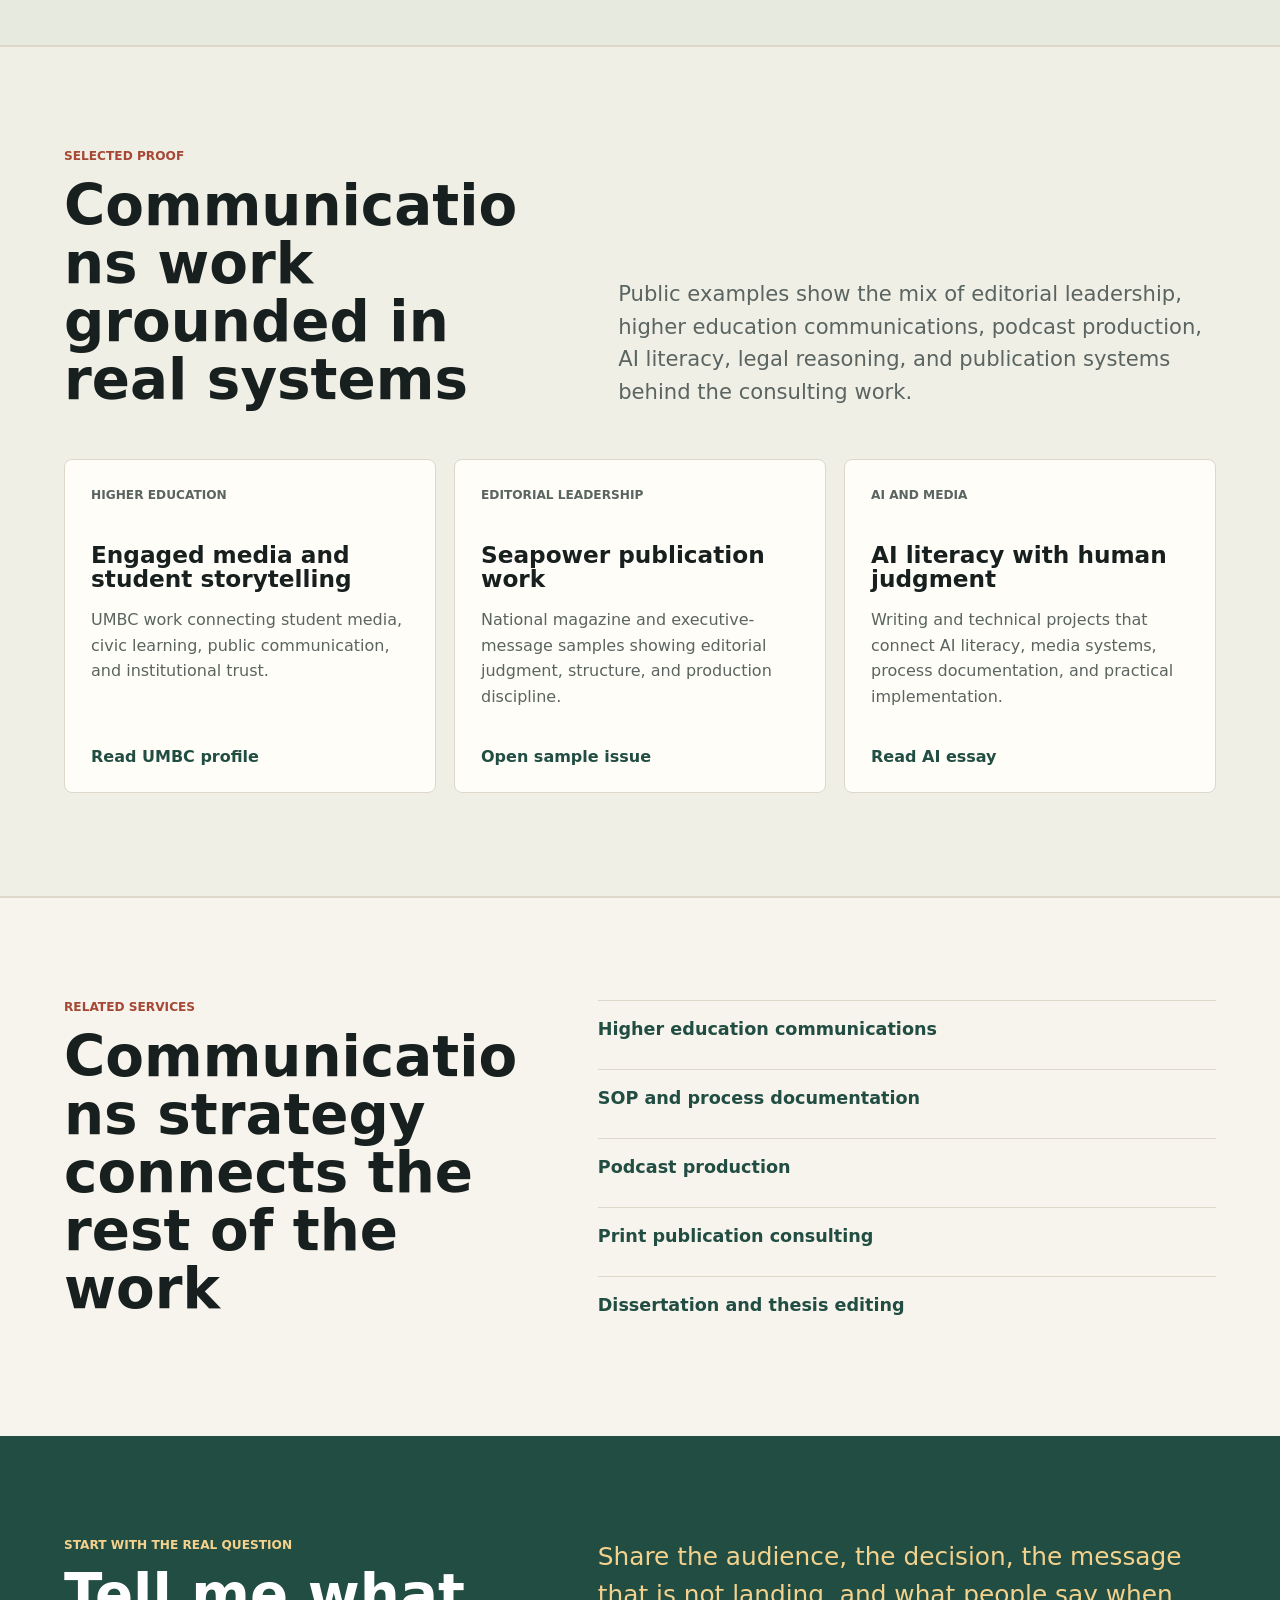
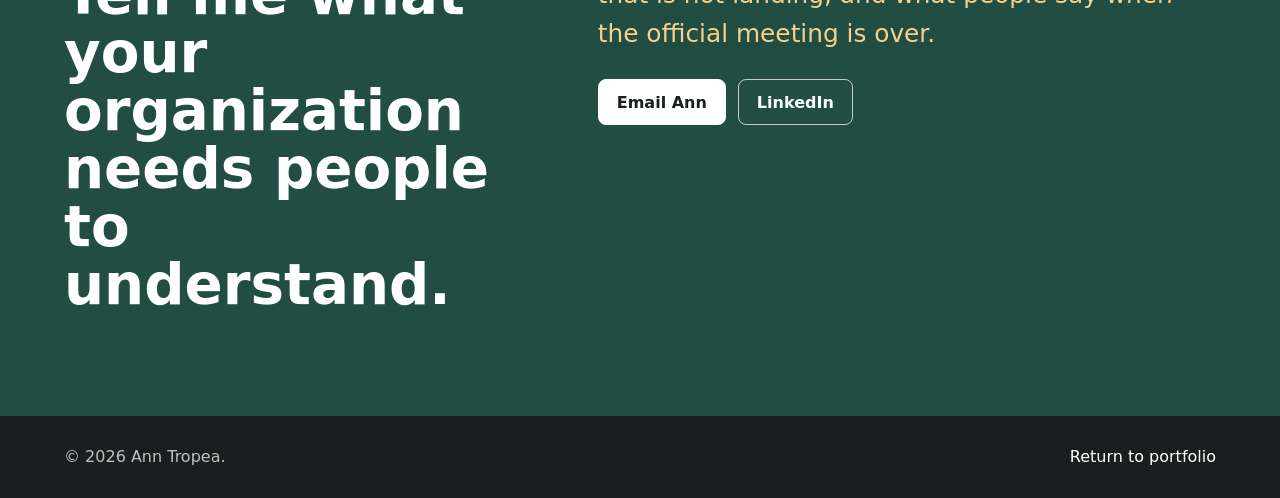
==== commit 4717a4fa: "Add strategy page to navigation" ====
--- a/communications-strategy-consultant/index.html
+++ b/communications-strategy-consultant/index.html
@@ -80,6 +80,7 @@
         <a href="../#portfolio">Portfolio</a>
         <a href="../#speaking">Speaking</a>
         <a href="../#consulting">Consulting</a>
+        <a href="../communications-strategy-consultant/">Strategy</a>
         <a href="../#resume">Resume</a>
         <a href="../#contact">Contact</a>
       </nav>
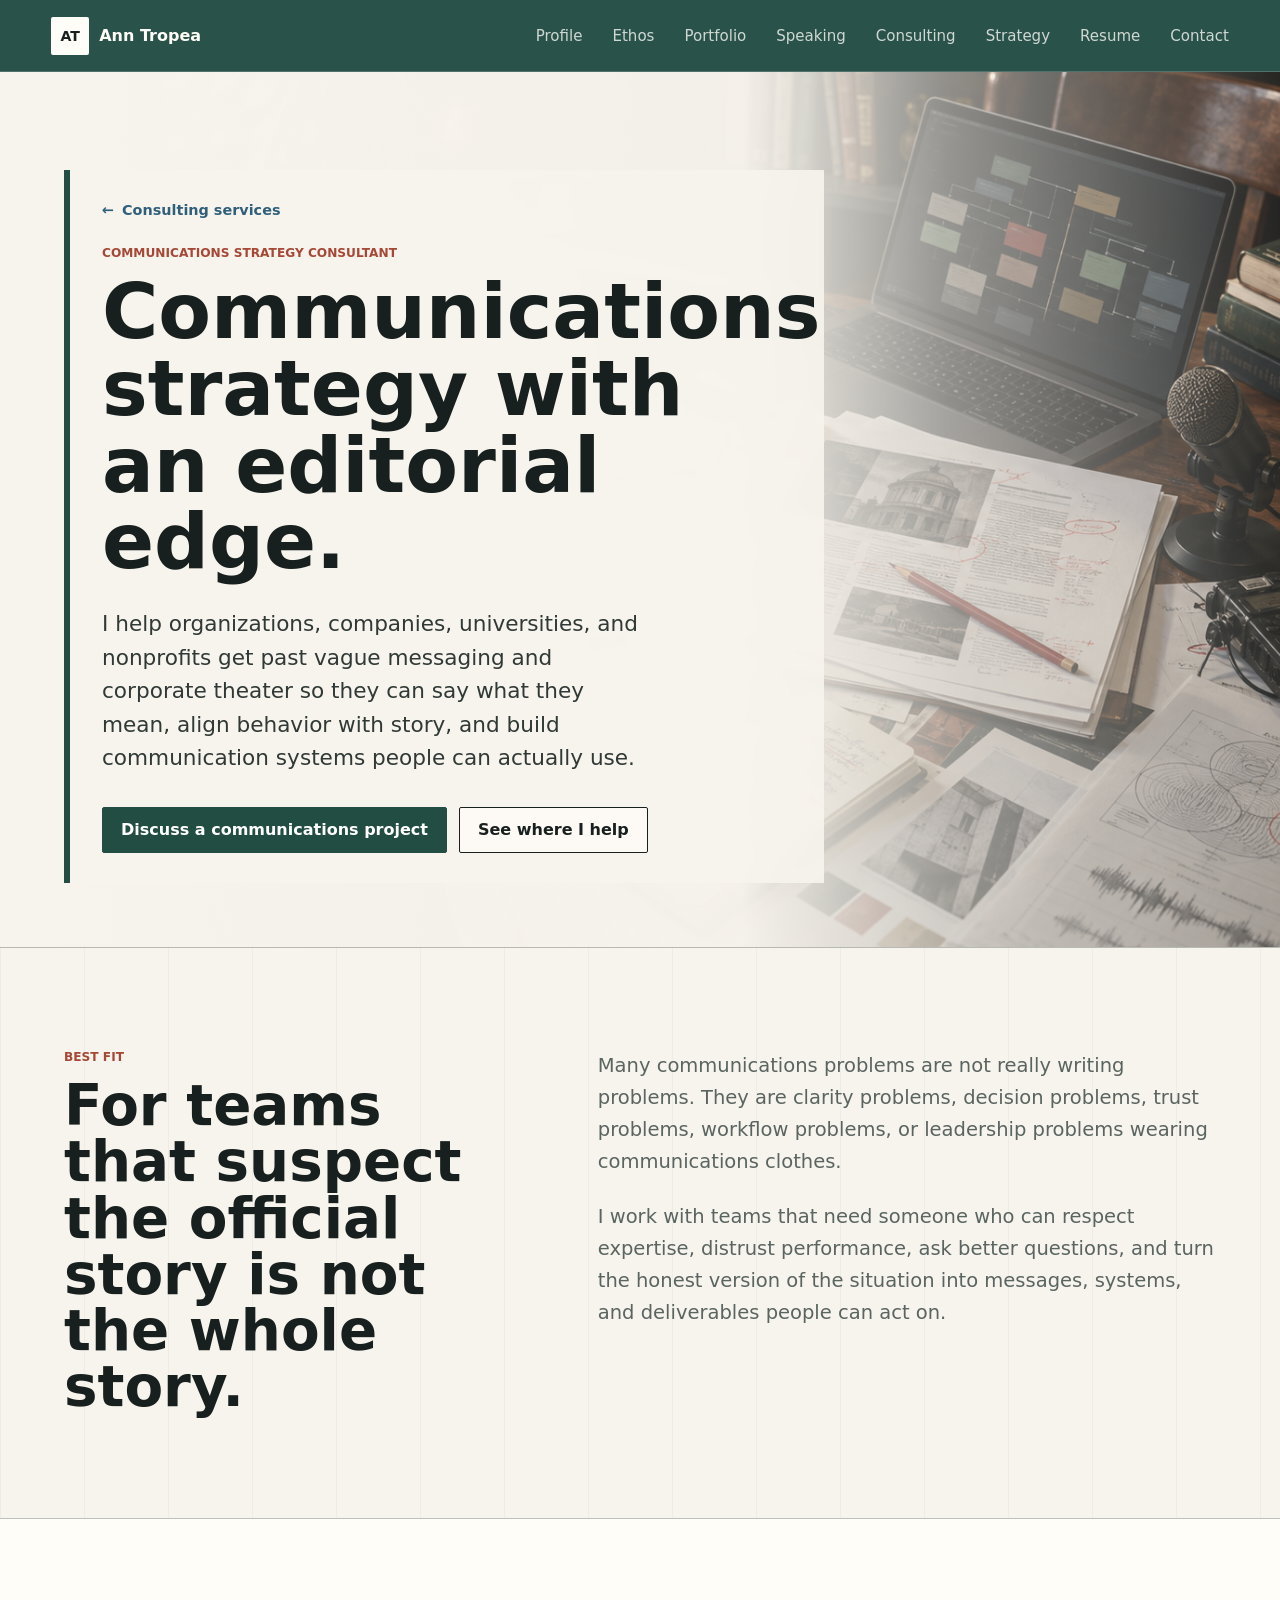
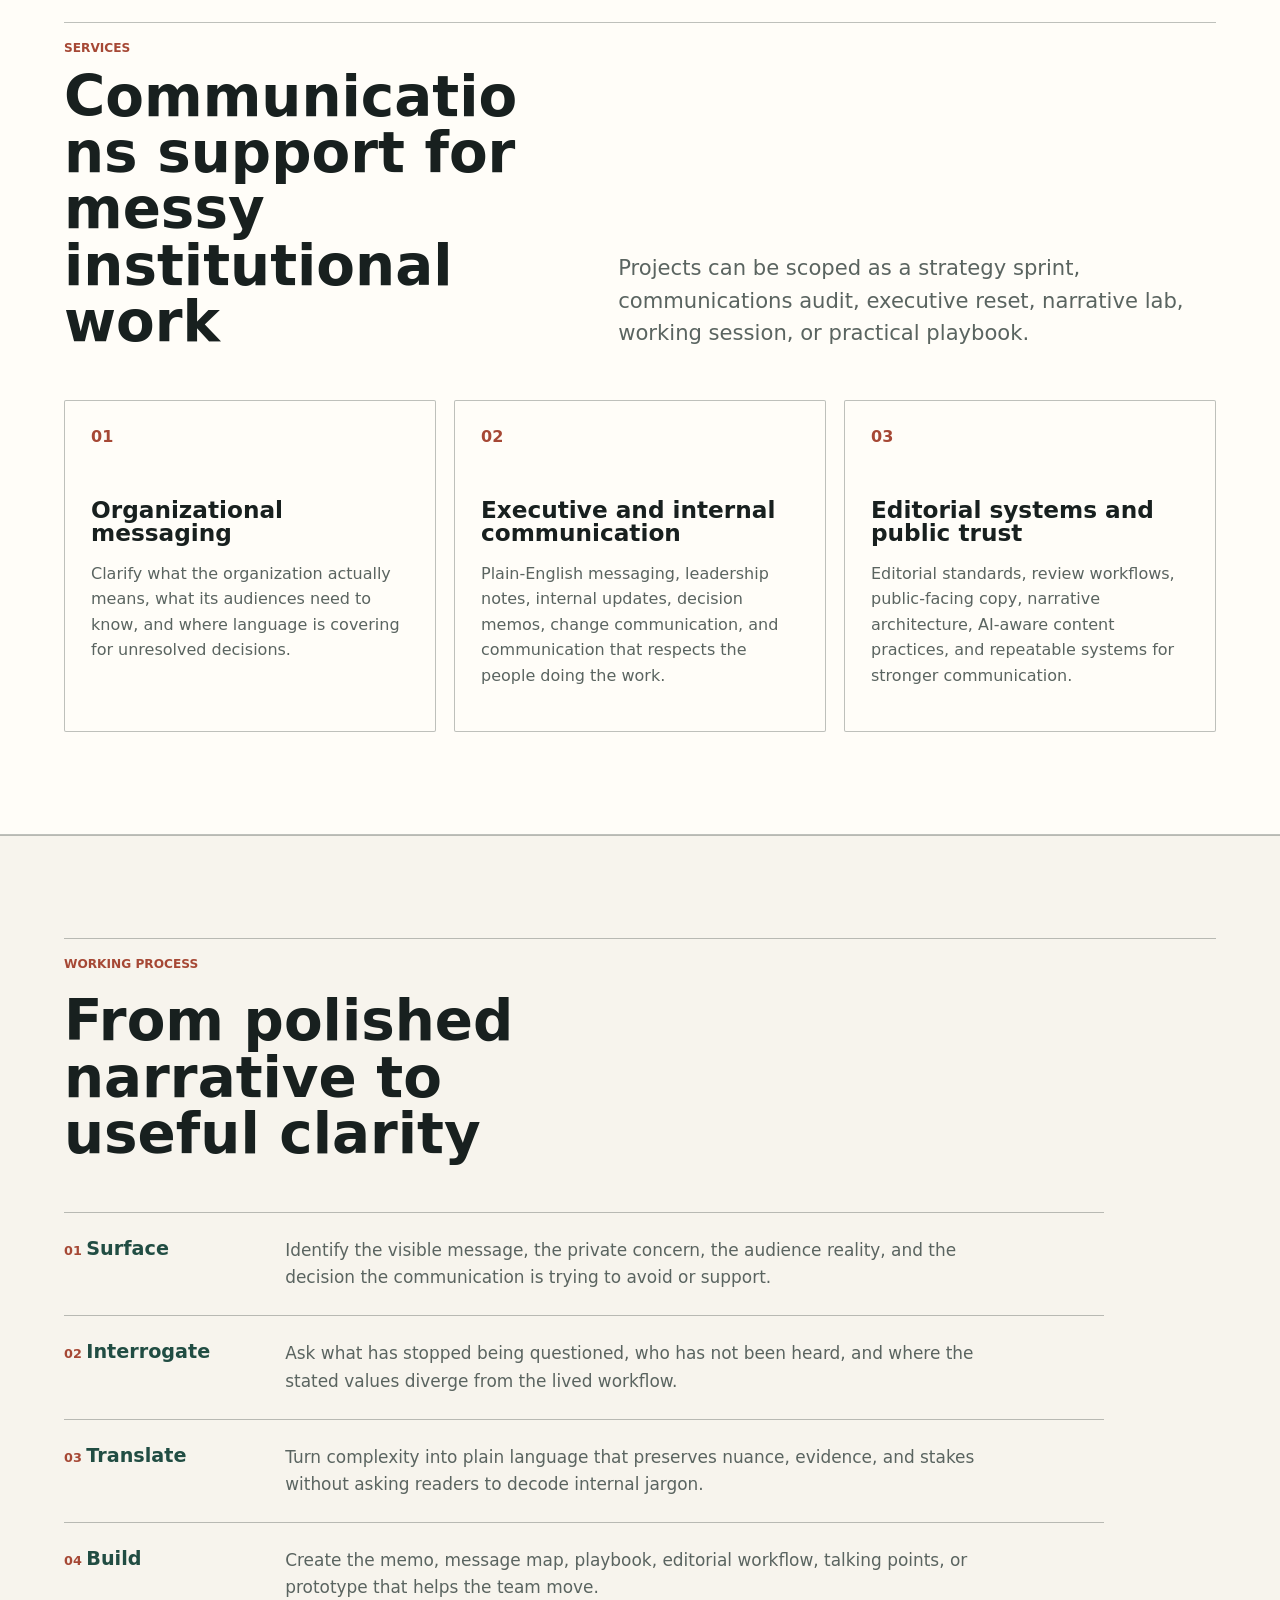
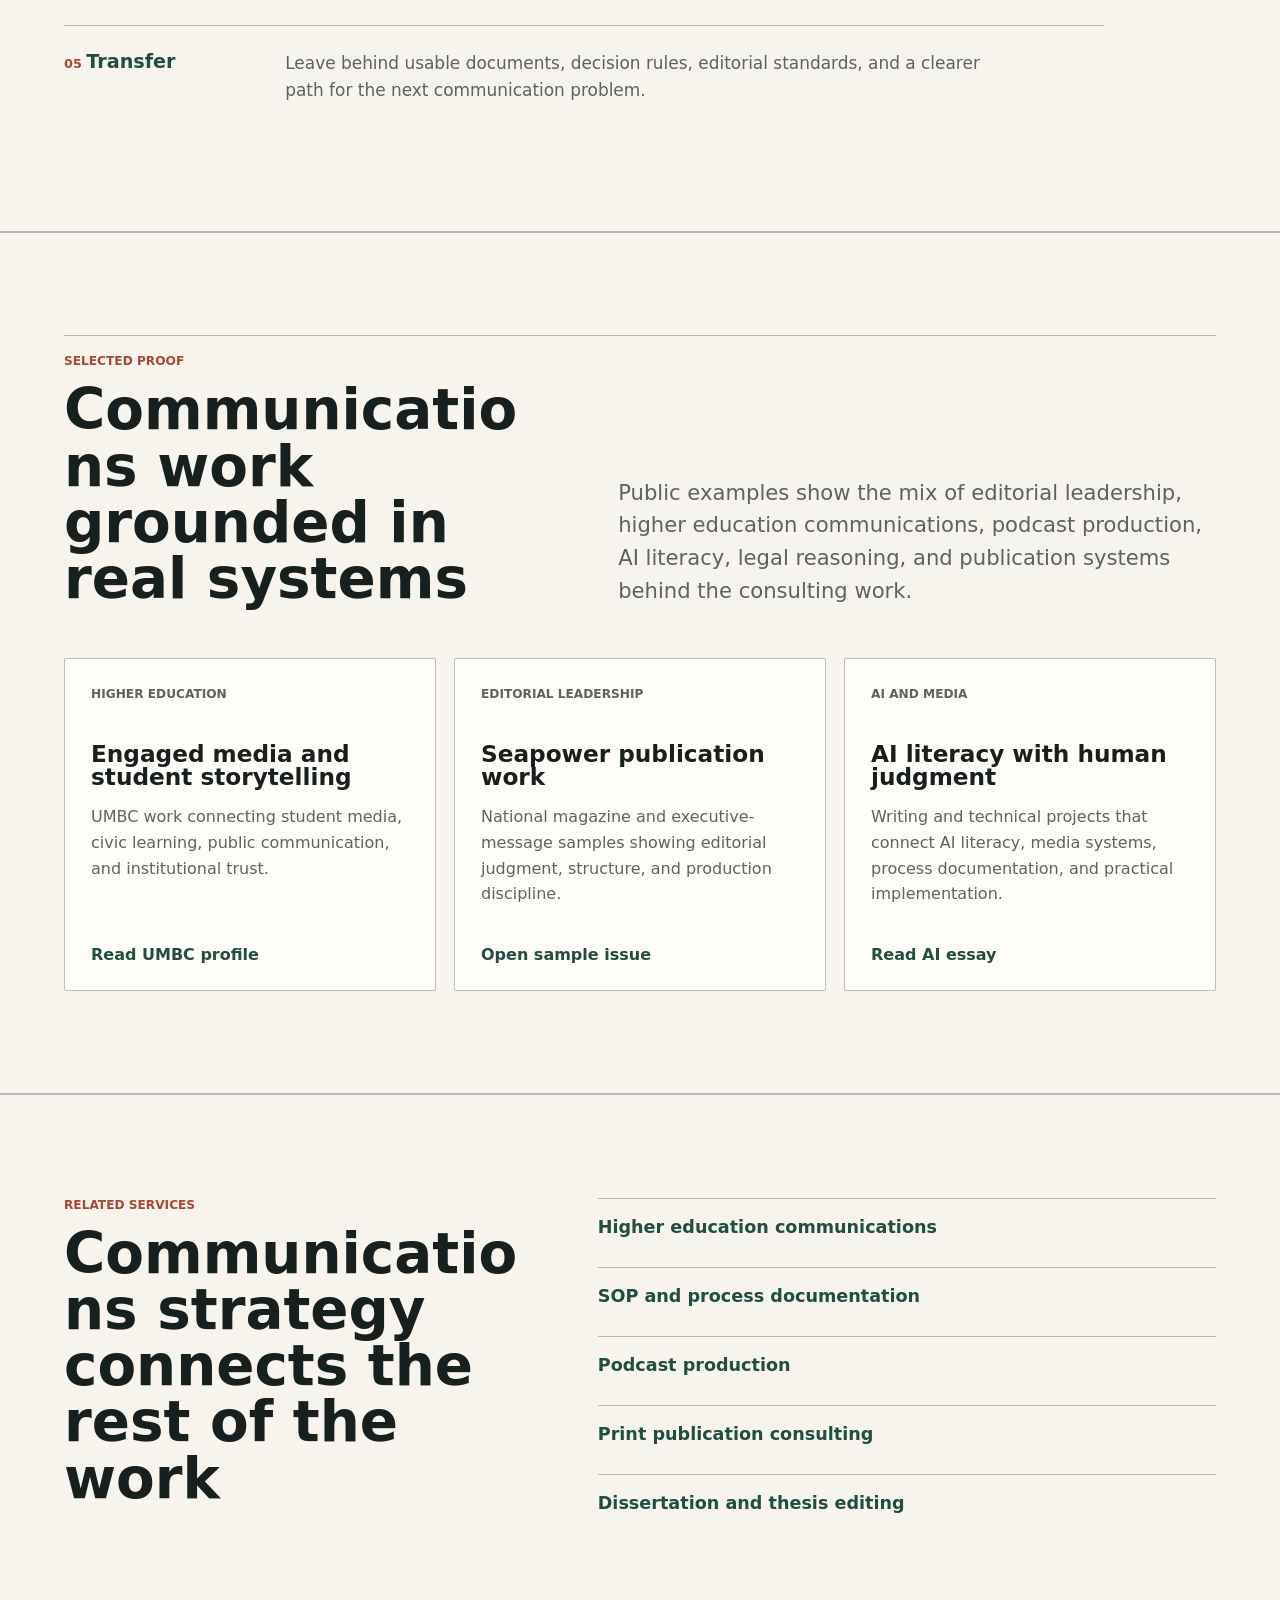
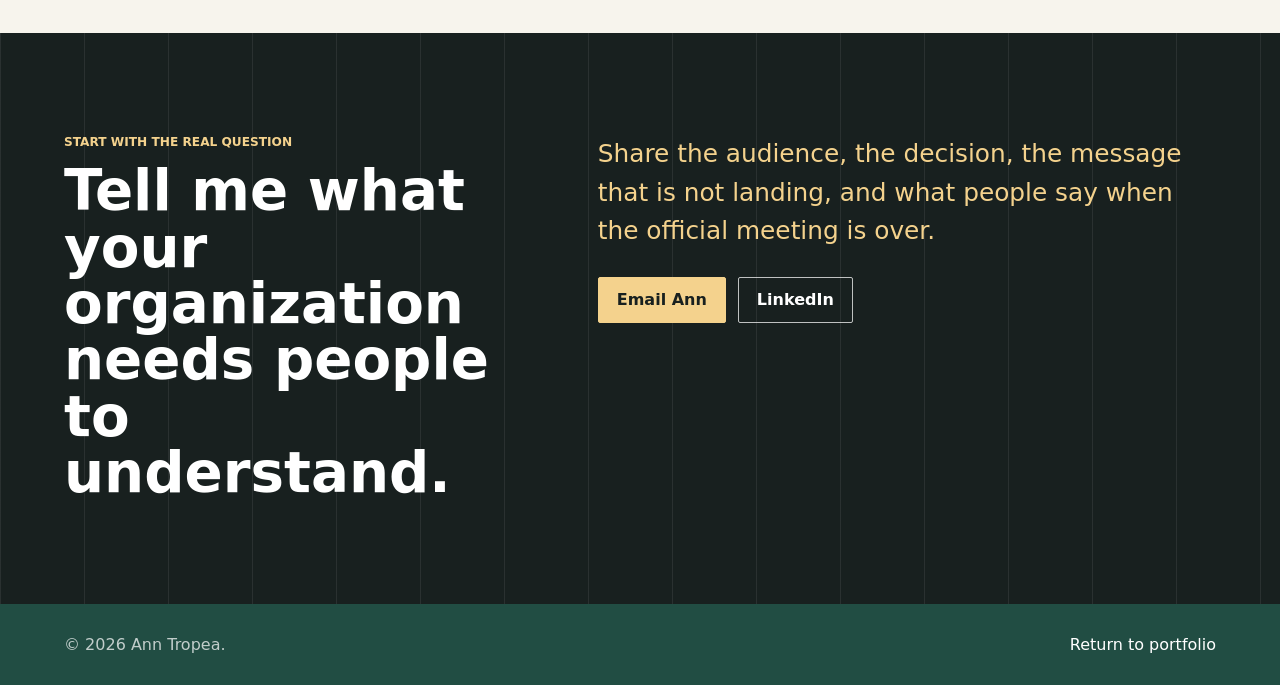
==== commit 2e9932fb: "Refresh professional site visual design" ====
--- a/communications-strategy-consultant/index.html
+++ b/communications-strategy-consultant/index.html
@@ -30,7 +30,7 @@
     <meta name="twitter:description" content="Communications strategy for organizations, companies, universities, and nonprofits that need clarity with an editorial edge.">
     <meta name="twitter:image" content="https://anntropea-oss.github.io/assets/social-preview.png">
     <link rel="icon" href="../favicon.svg" type="image/svg+xml">
-    <link rel="stylesheet" href="../styles.css?v=20260731-1">
+    <link rel="stylesheet" href="../styles.css?v=20260913-3">
     <script type="application/ld+json">
       {
         "@context": "https://schema.org",
@@ -88,7 +88,7 @@
 
     <main id="top">
       <section class="service-hero" aria-labelledby="service-title">
-        <img class="service-hero-image" src="../assets/professional-workbench-hero.png" alt="Editorial planning materials and a laptop arranged for communications strategy work.">
+        <img class="service-hero-image" src="../assets/professional-workbench-hero-v2.png" alt="Editorial planning materials and a laptop arranged for communications strategy work.">
         <div class="service-hero-overlay"></div>
         <div class="service-hero-content">
           <a class="breadcrumb" href="../#consulting">Consulting services</a>
--- a/styles.css
+++ b/styles.css
@@ -5,11 +5,12 @@
   --paper: #f7f4ed;
   --panel: #fffdf8;
   --line: #ded8ca;
+  --line-strong: rgba(24, 32, 31, 0.28);
   --forest: #214d43;
   --blue: #315f7a;
   --brick: #a64835;
   --gold: #c89237;
-  --shadow: 0 18px 45px rgba(28, 37, 35, 0.14);
+  --shadow: 0 14px 34px rgba(24, 32, 31, 0.1);
   font-family: Inter, ui-sans-serif, system-ui, -apple-system, BlinkMacSystemFont, "Segoe UI", sans-serif;
 }
 
@@ -24,7 +25,9 @@
 body {
   margin: 0;
   color: var(--ink);
-  background: var(--paper);
+  background:
+    linear-gradient(90deg, rgba(24, 32, 31, 0.035) 1px, transparent 1px) 0 0 / 84px 84px,
+    var(--paper);
 }
 
 a {
@@ -41,9 +44,14 @@
   gap: 24px;
   min-height: 72px;
   padding: 14px clamp(20px, 4vw, 56px);
-  background: rgba(247, 244, 237, 0.91);
-  border-bottom: 1px solid rgba(222, 216, 202, 0.84);
-  backdrop-filter: blur(16px);
+  color: var(--panel);
+  background: rgba(33, 77, 67, 0.96);
+  border-bottom: 1px solid rgba(255, 253, 248, 0.18);
+  backdrop-filter: blur(18px);
+}
+
+.site-header[data-scrolled="true"] {
+  background: rgba(24, 32, 31, 0.96);
 }
 
 .brand,
@@ -64,9 +72,9 @@
   place-items: center;
   width: 38px;
   height: 38px;
-  color: #fff;
-  background: var(--forest);
-  border-radius: 8px;
+  color: var(--ink);
+  background: var(--panel);
+  border-radius: 2px;
   font-size: 0.88rem;
 }
 
@@ -77,22 +85,22 @@
 }
 
 .nav-links a {
-  color: var(--muted);
+  color: rgba(255, 253, 248, 0.78);
   text-decoration: none;
 }
 
 .nav-links a:hover {
-  color: var(--ink);
+  color: #fff;
 }
 
 .hero {
   position: relative;
-  min-height: min(690px, calc(100vh - 72px));
+  min-height: min(720px, calc(100vh - 72px));
   overflow: hidden;
   display: grid;
   align-items: end;
-  padding: clamp(70px, 10vw, 120px) clamp(20px, 5vw, 72px) clamp(34px, 6vw, 62px);
-  border-bottom: 1px solid var(--line);
+  padding: clamp(78px, 10vw, 126px) clamp(20px, 5vw, 72px) clamp(42px, 6vw, 76px);
+  border-bottom: 1px solid var(--line-strong);
 }
 
 .hero-image,
@@ -102,21 +110,27 @@
 }
 
 .hero-image {
+  left: auto;
   width: 100%;
   height: 100%;
   object-fit: cover;
+  object-position: center;
 }
 
 .hero-overlay {
   background:
-    linear-gradient(90deg, rgba(247, 244, 237, 0.96) 0%, rgba(247, 244, 237, 0.82) 38%, rgba(247, 244, 237, 0.28) 100%),
-    linear-gradient(0deg, rgba(24, 32, 31, 0.22), rgba(24, 32, 31, 0.04));
+    linear-gradient(90deg, rgba(247, 244, 237, 1) 0%, rgba(247, 244, 237, 0.99) 46%, rgba(247, 244, 237, 0.9) 58%, rgba(247, 244, 237, 0.18) 82%),
+    linear-gradient(0deg, rgba(24, 32, 31, 0.34), rgba(24, 32, 31, 0.04));
 }
 
 .hero-content {
   position: relative;
   width: 100%;
-  max-width: 760px;
+  max-width: 680px;
+  padding: clamp(18px, 3vw, 30px) clamp(18px, 3vw, 32px);
+  border-left: 6px solid var(--forest);
+  background: rgba(247, 244, 237, 0.92);
+  backdrop-filter: blur(3px);
 }
 
 .service-hero {
@@ -125,8 +139,8 @@
   overflow: hidden;
   display: grid;
   align-items: end;
-  padding: 92px clamp(20px, 5vw, 72px) 60px;
-  border-bottom: 1px solid var(--line);
+  padding: 98px clamp(20px, 5vw, 72px) 64px;
+  border-bottom: 1px solid var(--line-strong);
 }
 
 .service-hero-image,
@@ -142,13 +156,19 @@
 }
 
 .service-hero-overlay {
-  background: linear-gradient(90deg, rgba(247, 244, 237, 0.98) 0%, rgba(247, 244, 237, 0.9) 52%, rgba(247, 244, 237, 0.35) 100%);
+  background:
+    linear-gradient(90deg, rgba(247, 244, 237, 1) 0%, rgba(247, 244, 237, 0.98) 58%, rgba(247, 244, 237, 0.58) 74%, rgba(247, 244, 237, 0.14) 100%),
+    linear-gradient(0deg, rgba(24, 32, 31, 0.26), transparent);
 }
 
 .service-hero-content {
   position: relative;
   width: 100%;
-  max-width: 880px;
+  max-width: 760px;
+  padding: clamp(18px, 3vw, 30px) clamp(18px, 3vw, 32px);
+  border-left: 6px solid var(--forest);
+  background: rgba(247, 244, 237, 0.92);
+  backdrop-filter: blur(3px);
 }
 
 .service-hero h1 {
@@ -161,7 +181,7 @@
 .breadcrumb {
   display: inline-flex;
   margin-bottom: 28px;
-  color: var(--forest);
+  color: var(--blue);
   font-size: 0.9rem;
   font-weight: 800;
   text-decoration: none;
@@ -196,7 +216,7 @@
 h2,
 h3 {
   margin: 0;
-  line-height: 1.03;
+  line-height: 1;
 }
 
 h1 {
@@ -214,9 +234,9 @@
 }
 
 .hero-copy {
-  max-width: 690px;
+  max-width: 34rem;
   margin: 26px 0 0;
-  color: #313b38;
+  color: #303936;
   font-size: clamp(1.05rem, 2vw, 1.35rem);
   line-height: 1.55;
 }
@@ -234,18 +254,19 @@
   min-height: 46px;
   padding: 12px 18px;
   border: 1px solid var(--ink);
-  border-radius: 8px;
+  border-radius: 2px;
   font-weight: 800;
   text-decoration: none;
 }
 
 .button.primary {
   color: #fff;
-  background: var(--ink);
+  background: var(--forest);
+  border-color: var(--forest);
 }
 
 .button.secondary {
-  background: rgba(255, 253, 248, 0.58);
+  background: rgba(255, 253, 248, 0.68);
 }
 
 .section {
@@ -281,8 +302,8 @@
   aspect-ratio: 4 / 5;
   object-fit: cover;
   object-position: 50% 22%;
-  border-radius: 8px;
-  border: 1px solid var(--line);
+  border-radius: 2px;
+  border: 1px solid var(--line-strong);
   box-shadow: var(--shadow);
 }
 
@@ -290,6 +311,8 @@
   display: grid;
   gap: 8px;
   margin-bottom: clamp(28px, 5vw, 50px);
+  padding-top: 18px;
+  border-top: 1px solid var(--line-strong);
 }
 
 .split-heading {
@@ -310,8 +333,8 @@
   display: grid;
   grid-template-columns: repeat(4, minmax(0, 1fr));
   gap: 1px;
-  background: var(--line);
-  border: 1px solid var(--line);
+  background: var(--line-strong);
+  border: 1px solid var(--line-strong);
 }
 
 .work-card {
@@ -323,7 +346,7 @@
 .card-index {
   display: inline-block;
   margin-bottom: 58px;
-  color: var(--blue);
+  color: var(--brick);
   font-weight: 900;
 }
 
@@ -339,8 +362,8 @@
 }
 
 .portfolio {
-  background: #f0efe6;
-  border-block: 1px solid var(--line);
+  background: var(--paper);
+  border-block: 1px solid var(--line-strong);
 }
 
 .portfolio-grid,
@@ -362,8 +385,8 @@
 .qualification-grid article,
 .repo-card {
   background: var(--panel);
-  border: 1px solid var(--line);
-  border-radius: 8px;
+  border: 1px solid var(--line-strong);
+  border-radius: 2px;
   padding: 24px;
 }
 
@@ -371,6 +394,24 @@
   display: grid;
   align-content: space-between;
   min-height: 350px;
+}
+
+.portfolio-card:nth-child(3n + 1),
+.repo-card:nth-child(3n + 1),
+.service-card:nth-child(3n + 1) {
+  border-top: 6px solid var(--forest);
+}
+
+.portfolio-card:nth-child(3n + 2),
+.repo-card:nth-child(3n + 2),
+.service-card:nth-child(3n + 2) {
+  border-top: 6px solid var(--blue);
+}
+
+.portfolio-card:nth-child(3n),
+.repo-card:nth-child(3n),
+.service-card:nth-child(3n) {
+  border-top: 6px solid var(--gold);
 }
 
 .portfolio-card > a,
@@ -410,12 +451,12 @@
 }
 
 .consulting {
-  background: #fbfaf5;
+  background: var(--panel);
 }
 
 .speaking {
-  background: #edf2ef;
-  border-top: 1px solid var(--line);
+  background: var(--panel);
+  border-top: 1px solid var(--line-strong);
 }
 
 .speaking-grid {
@@ -428,6 +469,10 @@
   min-height: 300px;
 }
 
+.speaking-card {
+  justify-content: space-between;
+}
+
 .speaking-card > a {
   margin-top: auto;
 }
@@ -454,8 +499,8 @@
   display: grid;
   grid-template-columns: repeat(4, minmax(0, 1fr));
   gap: 1px;
-  background: rgba(255, 255, 255, 0.2);
-  border: 1px solid rgba(255, 255, 255, 0.2);
+  background: rgba(255, 253, 248, 0.2);
+  border: 1px solid rgba(255, 253, 248, 0.2);
 }
 
 .ethos-card {
@@ -464,6 +509,11 @@
   background: #202927;
 }
 
+.ethos-card:nth-child(2),
+.ethos-card:nth-child(4) {
+  background: #1b2523;
+}
+
 .ethos-card h3 {
   max-width: 18ch;
   color: #fff;
@@ -483,7 +533,6 @@
   display: flex;
   flex-direction: column;
   min-height: 250px;
-  box-shadow: var(--shadow);
 }
 
 .service-card > a {
@@ -519,8 +568,8 @@
 }
 
 .service-details {
-  background: #fbfaf5;
-  border-block: 1px solid var(--line);
+  background: var(--panel);
+  border-block: 1px solid var(--line-strong);
 }
 
 .detail-grid,
@@ -534,8 +583,8 @@
 .proof-item,
 .proof-feature {
   background: var(--panel);
-  border: 1px solid var(--line);
-  border-radius: 8px;
+  border: 1px solid var(--line-strong);
+  border-radius: 2px;
   padding: 26px;
 }
 
@@ -591,14 +640,14 @@
 }
 
 .related-services {
-  background: #f7f4ed;
-  border-top: 1px solid var(--line);
+  background: var(--paper);
+  border-top: 1px solid var(--line-strong);
 }
 
 .related-links a {
   padding: 18px 0;
   color: var(--forest);
-  border-top: 1px solid var(--line);
+  border-top: 1px solid var(--line-strong);
   font-size: 1.1rem;
   font-weight: 900;
   text-decoration: none;
@@ -609,13 +658,13 @@
 }
 
 .resume {
-  background: #edf2ef;
-  border-top: 1px solid var(--line);
+  background: var(--panel);
+  border-top: 1px solid var(--line-strong);
 }
 
 .github {
-  background: #f7f4ed;
-  border-top: 1px solid var(--line);
+  background: var(--paper);
+  border-top: 1px solid var(--line-strong);
 }
 
 .repo-grid {
@@ -683,8 +732,8 @@
 }
 
 .process-band {
-  background: #e7ebdf;
-  border-block: 1px solid var(--line);
+  background: var(--paper);
+  border-block: 1px solid var(--line-strong);
 }
 
 .process-list {
@@ -703,7 +752,7 @@
   grid-template-columns: 170px minmax(0, 1fr);
   gap: clamp(18px, 4vw, 52px);
   padding: 24px 0;
-  border-top: 1px solid rgba(24, 32, 31, 0.18);
+  border-top: 1px solid var(--line-strong);
 }
 
 .process-list span {
@@ -735,8 +784,18 @@
   padding-top: 22px;
 }
 
+.lesson-columns div:nth-child(2) {
+  border-top-color: var(--forest);
+}
+
+.lesson-columns div:nth-child(3) {
+  border-top-color: var(--blue);
+}
+
 .contact {
-  background: var(--forest);
+  background:
+    linear-gradient(90deg, rgba(255, 253, 248, 0.08) 1px, transparent 1px) 0 0 / 84px 84px,
+    var(--ink);
   color: #fff;
 }
 
@@ -753,8 +812,8 @@
 
 .contact .button.primary {
   color: var(--ink);
-  background: #fff;
-  border-color: #fff;
+  background: #f4d28d;
+  border-color: #f4d28d;
 }
 
 .contact .button.secondary {
@@ -768,7 +827,7 @@
   justify-content: space-between;
   gap: 20px;
   padding: 28px clamp(20px, 5vw, 72px);
-  background: var(--ink);
+  background: var(--forest);
   color: rgba(255, 255, 255, 0.72);
 }
 
@@ -828,10 +887,11 @@
 
   .hero-content {
     max-width: min(350px, calc(100vw - 40px));
+    padding: 18px;
   }
 
   .hero-overlay {
-    background: linear-gradient(180deg, rgba(247, 244, 237, 0.98) 0%, rgba(247, 244, 237, 0.9) 54%, rgba(247, 244, 237, 0.2) 100%);
+    background: linear-gradient(180deg, rgba(247, 244, 237, 1) 0%, rgba(247, 244, 237, 0.98) 58%, rgba(247, 244, 237, 0.42) 82%, rgba(247, 244, 237, 0.08) 100%);
   }
 
   h1 {
@@ -851,12 +911,16 @@
   }
 
   .service-hero-overlay {
-    background: linear-gradient(180deg, rgba(247, 244, 237, 0.99) 0%, rgba(247, 244, 237, 0.93) 68%, rgba(247, 244, 237, 0.35) 100%);
+    background: linear-gradient(180deg, rgba(247, 244, 237, 1) 0%, rgba(247, 244, 237, 0.98) 70%, rgba(247, 244, 237, 0.52) 90%, rgba(247, 244, 237, 0.14) 100%);
   }
 
   .service-hero h1 {
     max-width: 100%;
     font-size: 2.45rem;
+  }
+
+  .service-hero-content {
+    padding: 18px;
   }
 
   .intro,
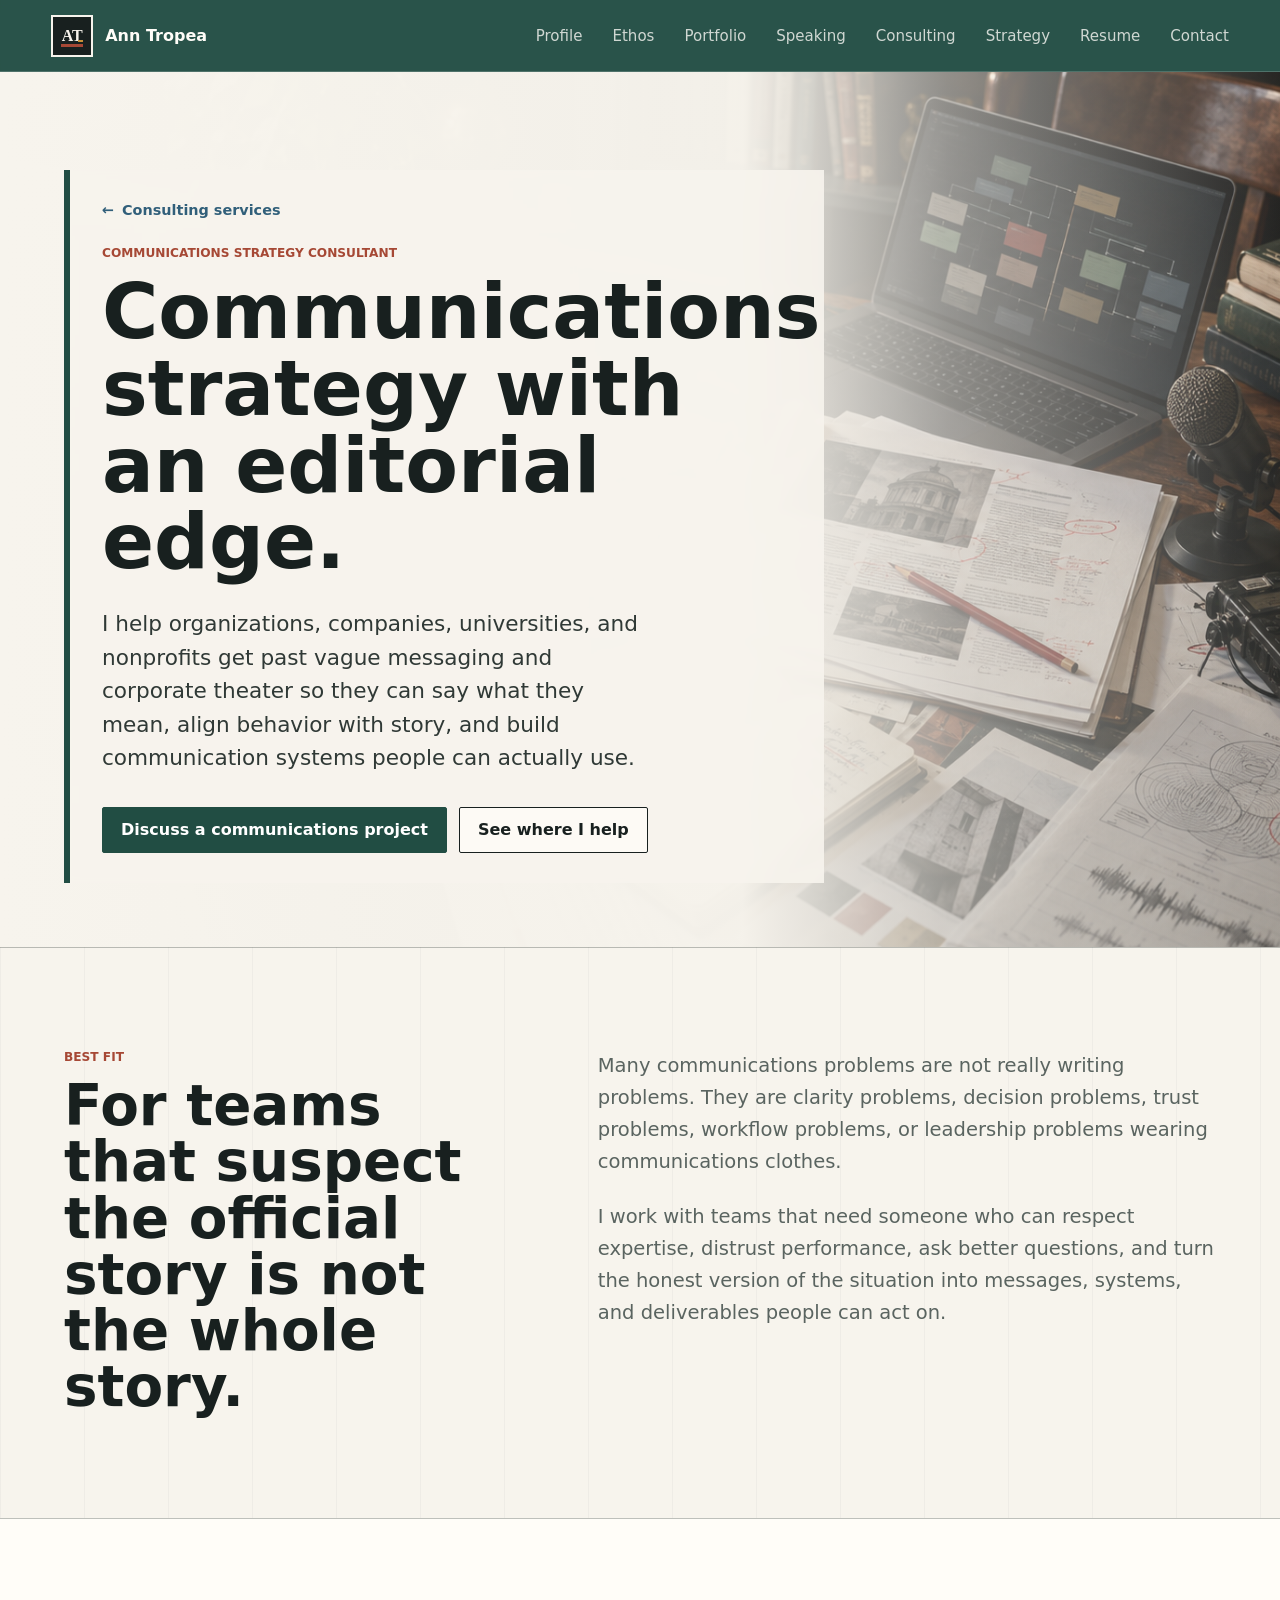
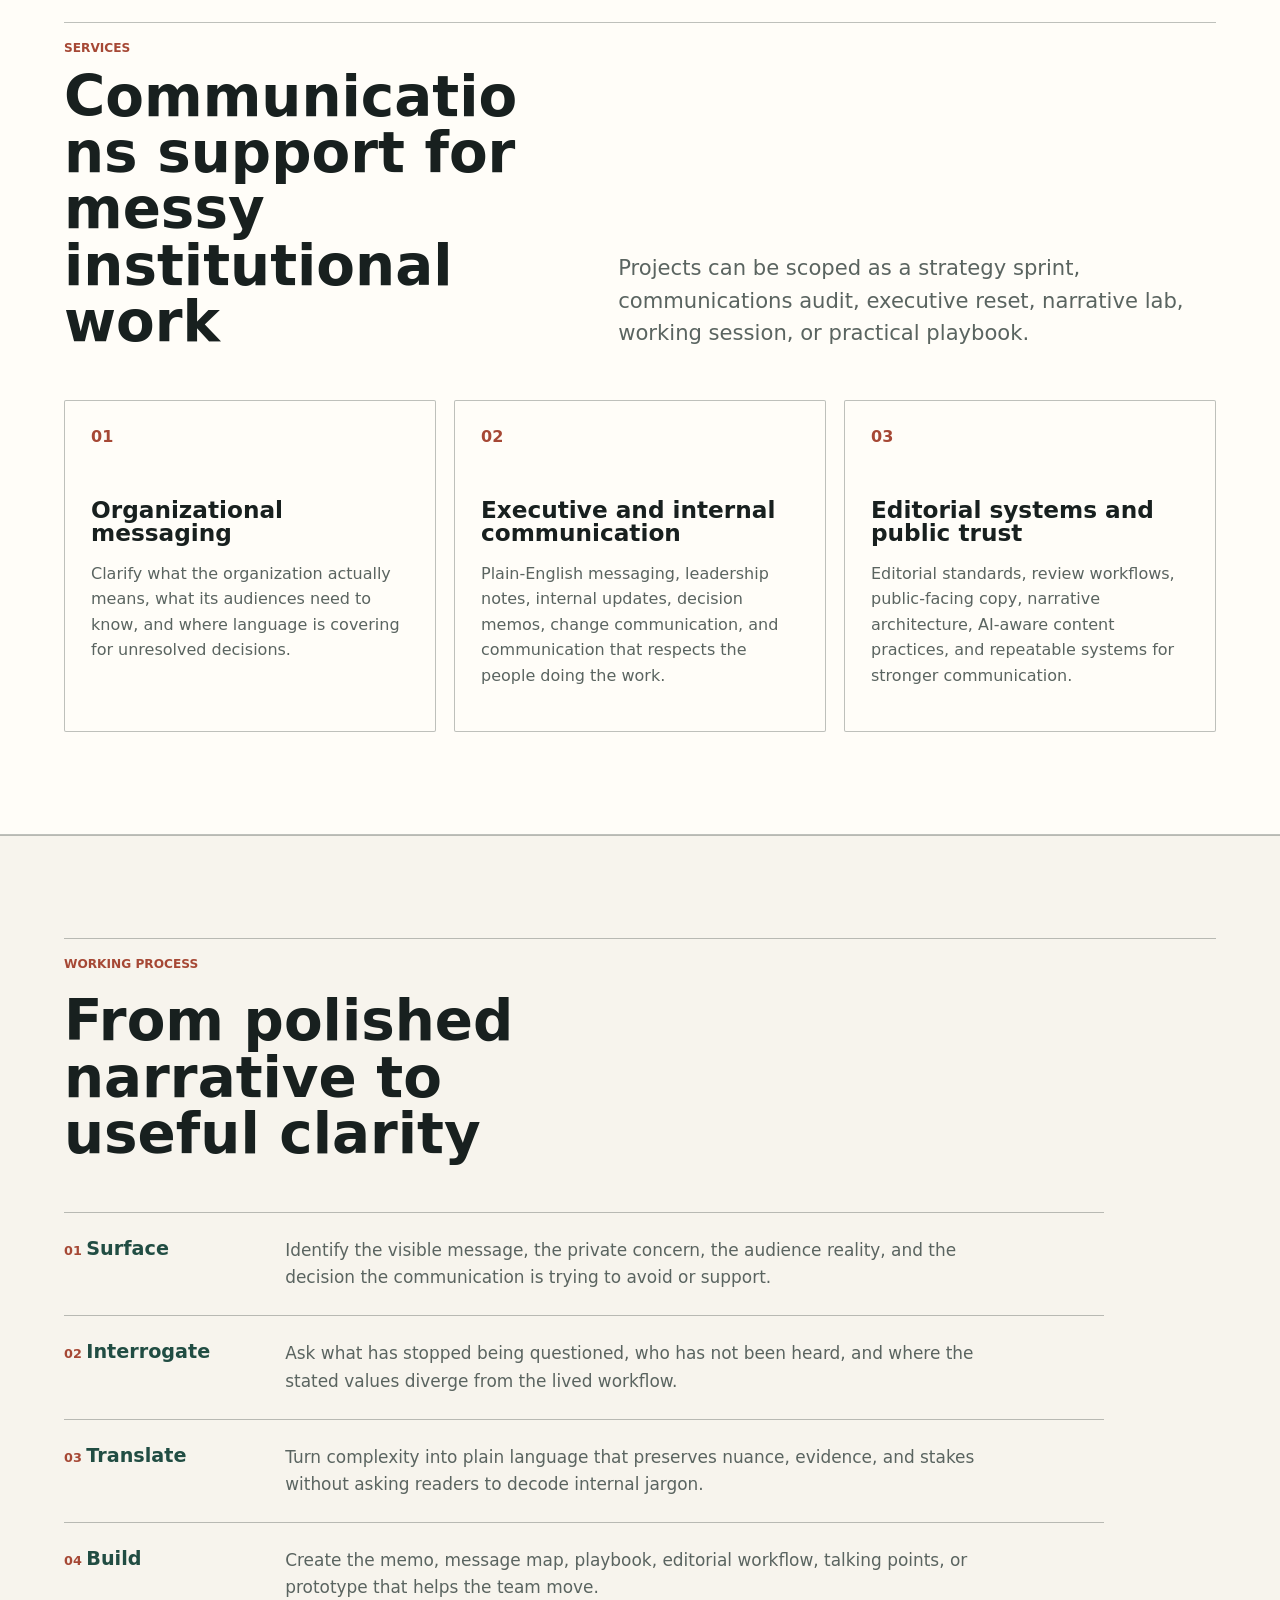
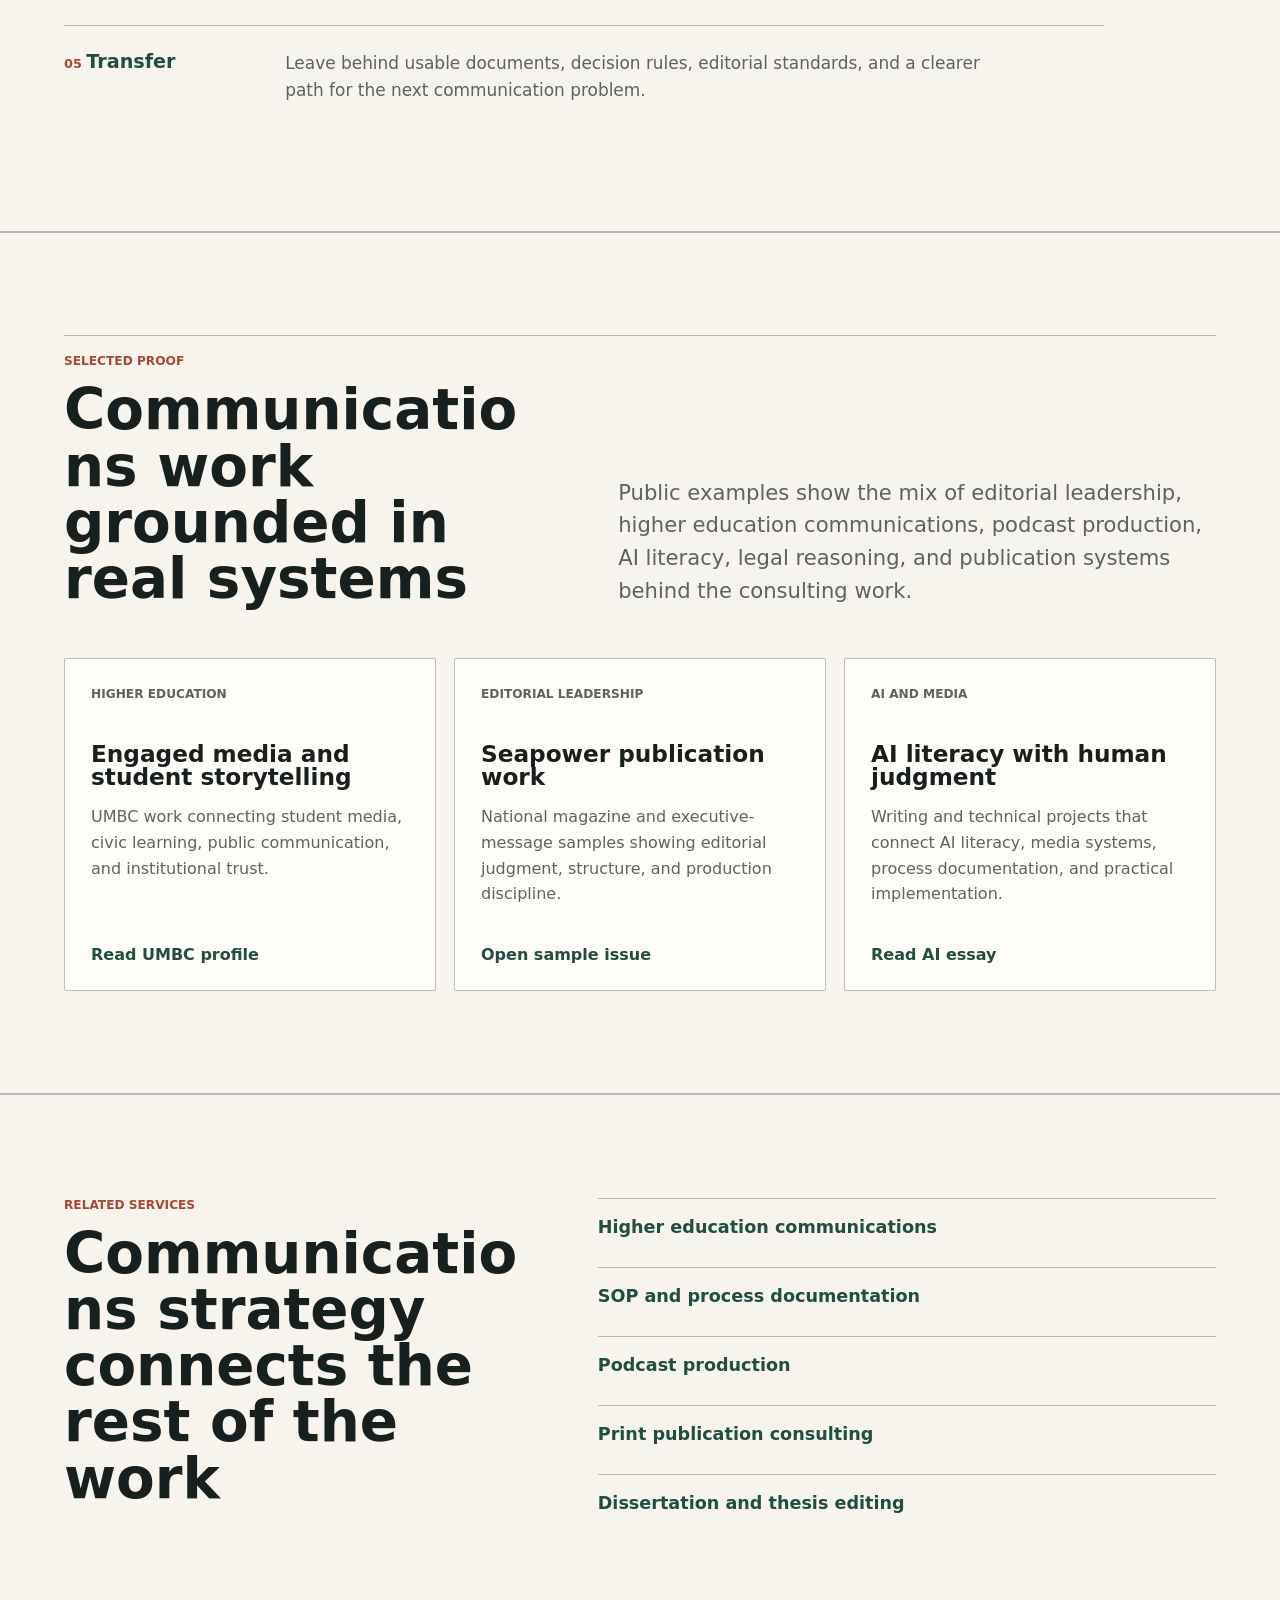
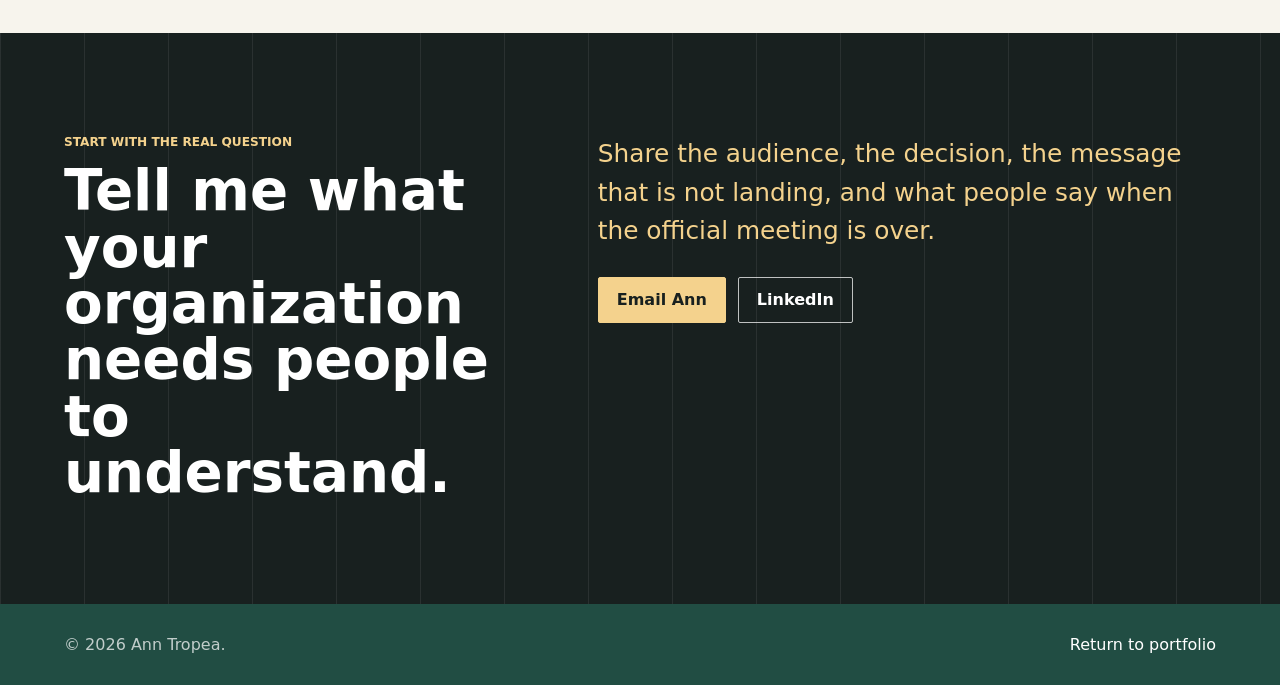
==== commit 51c6a39a: "Align header mark with publication brand" ====
--- a/communications-strategy-consultant/index.html
+++ b/communications-strategy-consultant/index.html
@@ -30,7 +30,7 @@
     <meta name="twitter:description" content="Communications strategy for organizations, companies, universities, and nonprofits that need clarity with an editorial edge.">
     <meta name="twitter:image" content="https://anntropea-oss.github.io/assets/social-preview.png">
     <link rel="icon" href="../favicon.svg" type="image/svg+xml">
-    <link rel="stylesheet" href="../styles.css?v=20260913-3">
+    <link rel="stylesheet" href="../styles.css?v=20260913-4">
     <script type="application/ld+json">
       {
         "@context": "https://schema.org",
--- a/styles.css
+++ b/styles.css
@@ -62,20 +62,46 @@
 }
 
 .brand {
-  gap: 10px;
+  gap: 12px;
   font-weight: 800;
   text-decoration: none;
 }
 
 .brand-mark {
+  position: relative;
   display: grid;
   place-items: center;
-  width: 38px;
-  height: 38px;
-  color: var(--ink);
-  background: var(--panel);
-  border-radius: 2px;
-  font-size: 0.88rem;
+  width: 42px;
+  height: 42px;
+  overflow: hidden;
+  color: var(--paper);
+  background: var(--ink);
+  border: 2px solid var(--paper);
+  border-radius: 0;
+  font-family: Georgia, "Times New Roman", serif;
+  font-size: 1rem;
+  font-weight: 800;
+  line-height: 1;
+  letter-spacing: 0;
+}
+
+.brand-mark::before,
+.brand-mark::after {
+  position: absolute;
+  content: "";
+  left: 8px;
+  right: 8px;
+  bottom: 8px;
+  height: 3px;
+  background: var(--brick);
+}
+
+.brand-mark::after {
+  left: 25px;
+  right: 8px;
+  bottom: 13px;
+  height: 2px;
+  background: var(--gold);
 }
 
 .nav-links {
